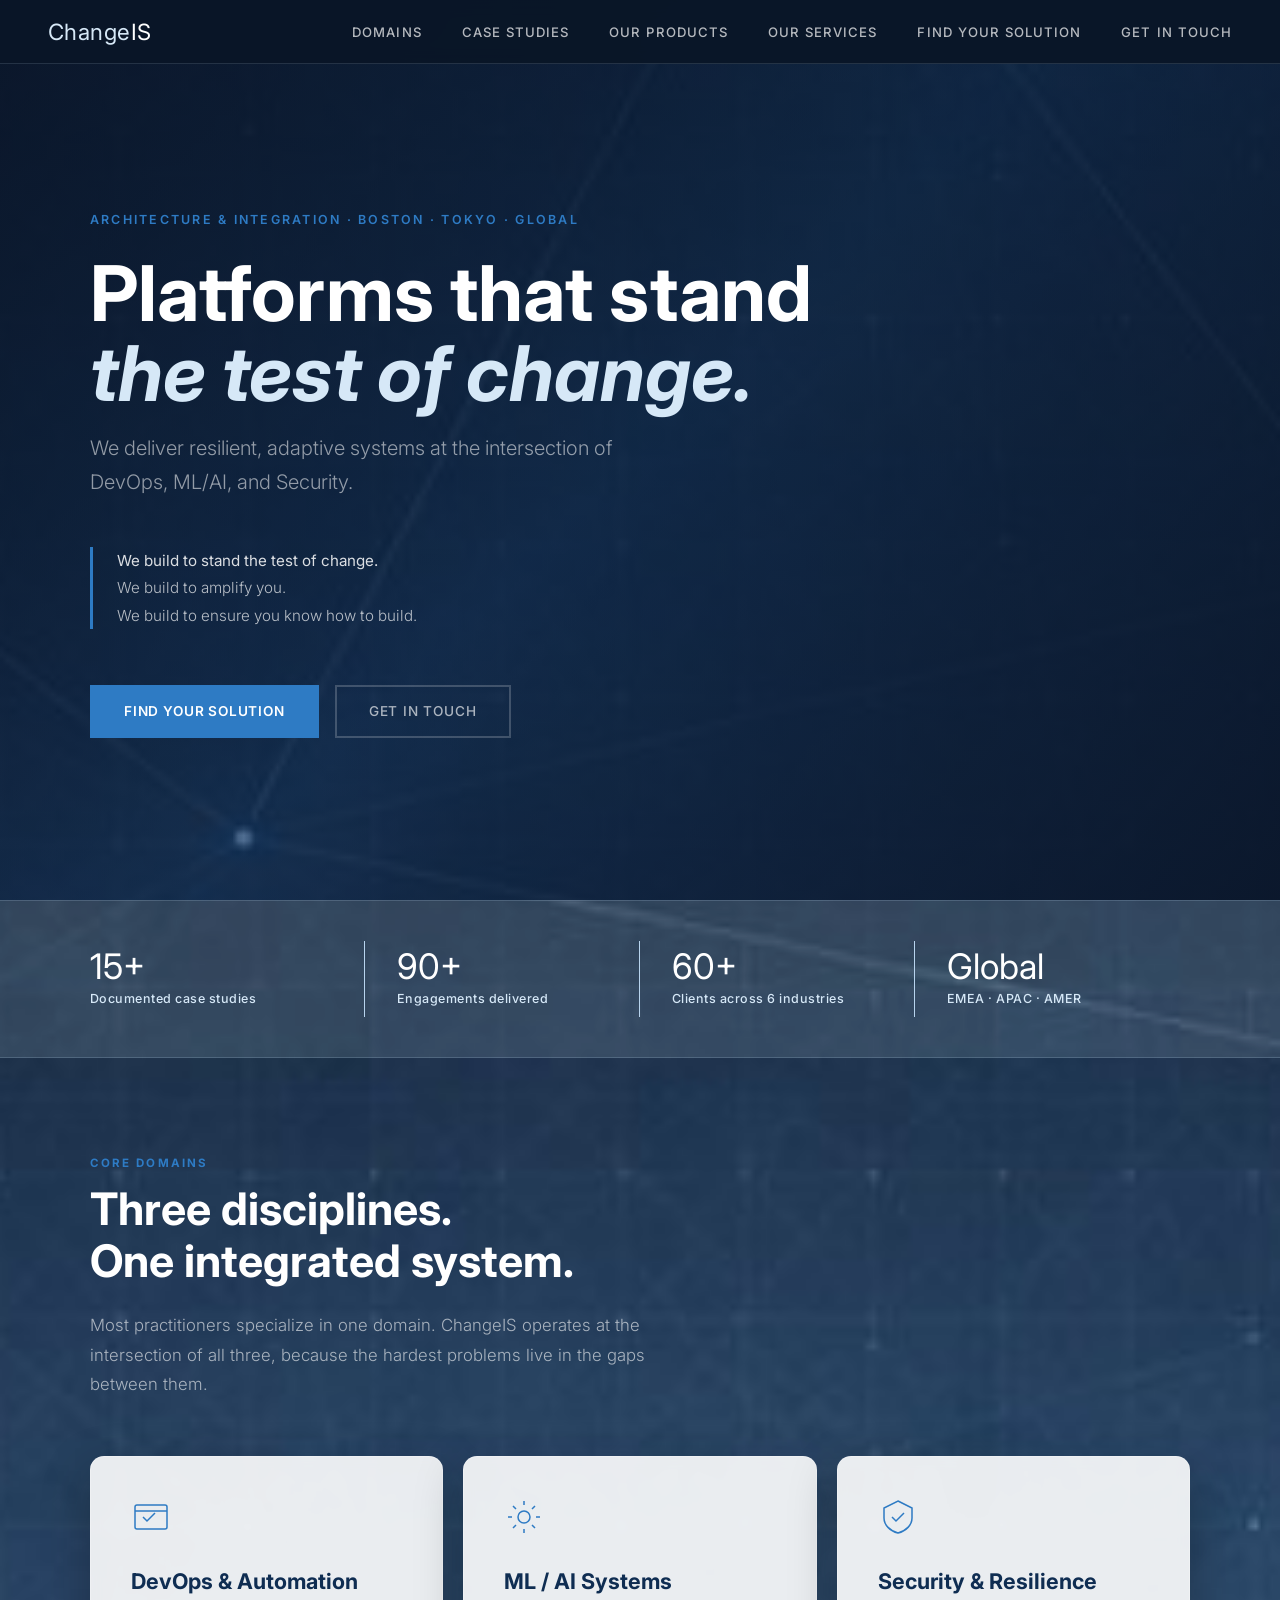
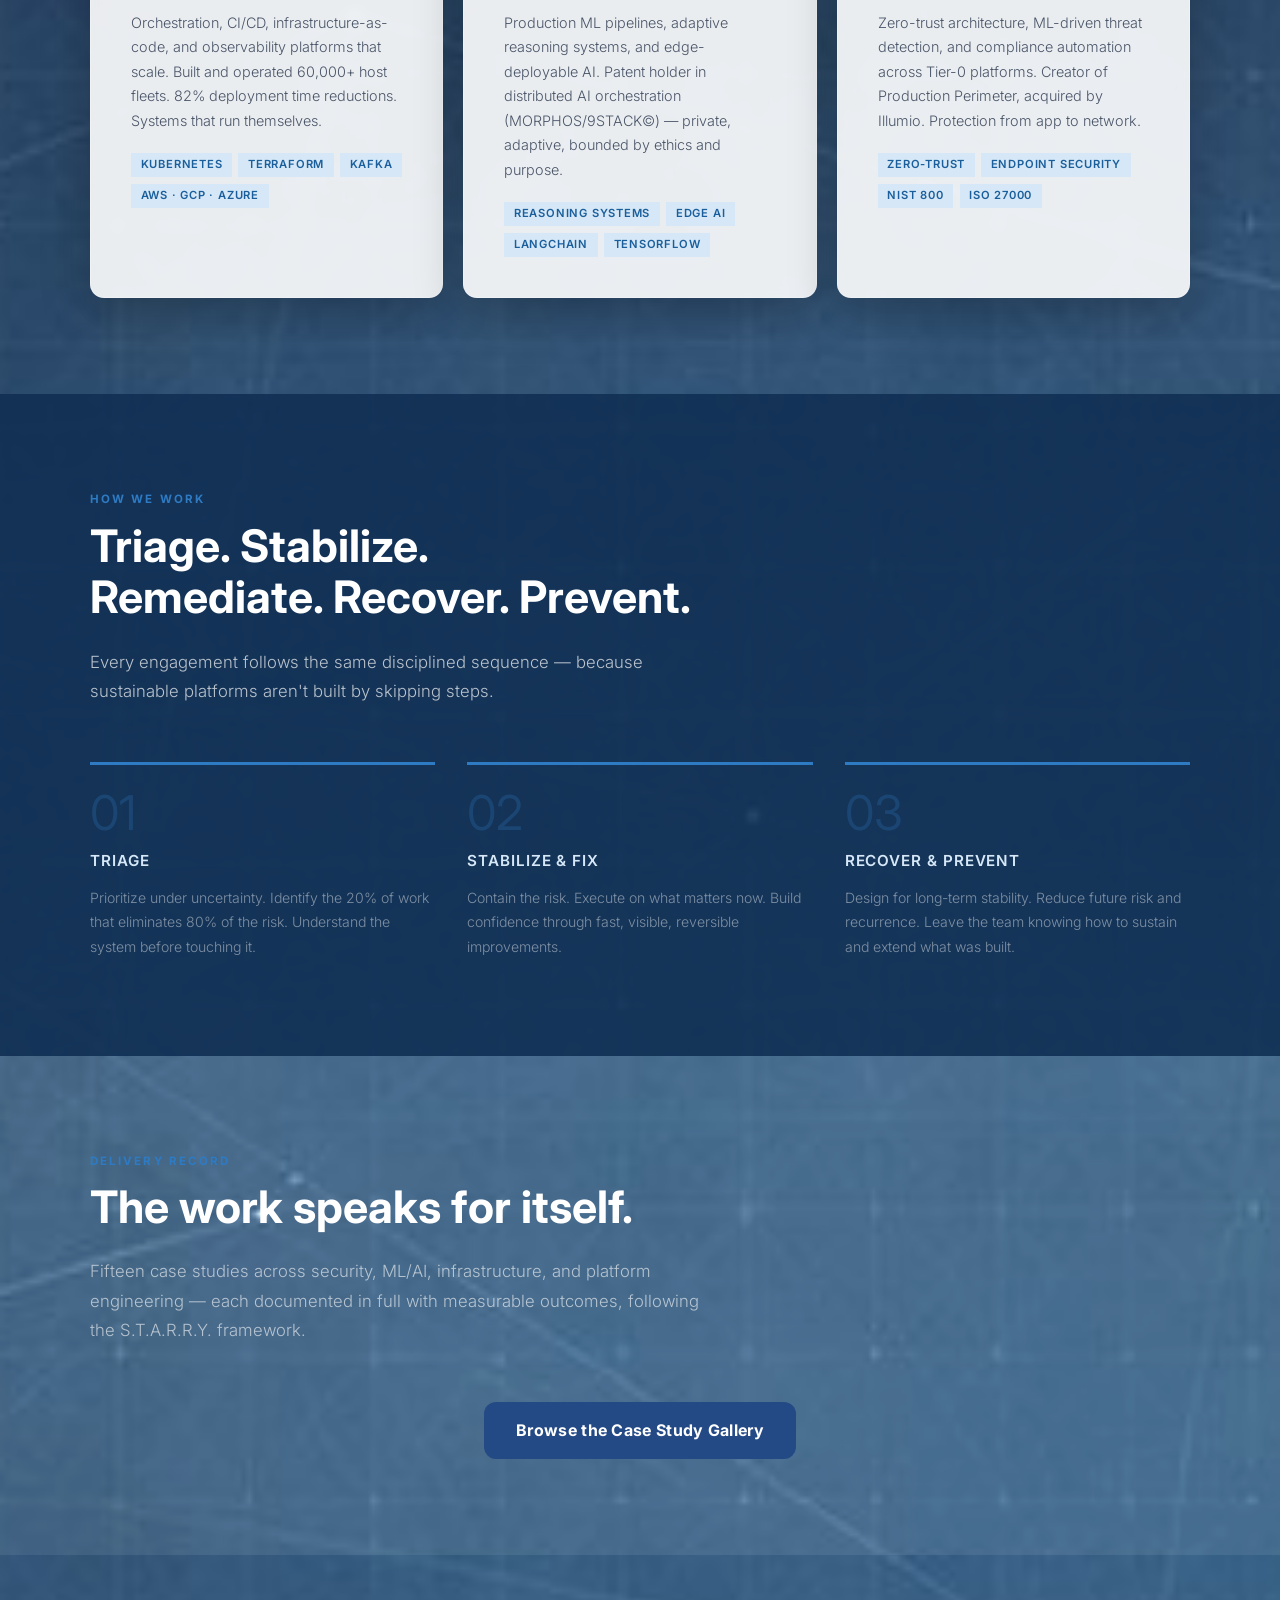
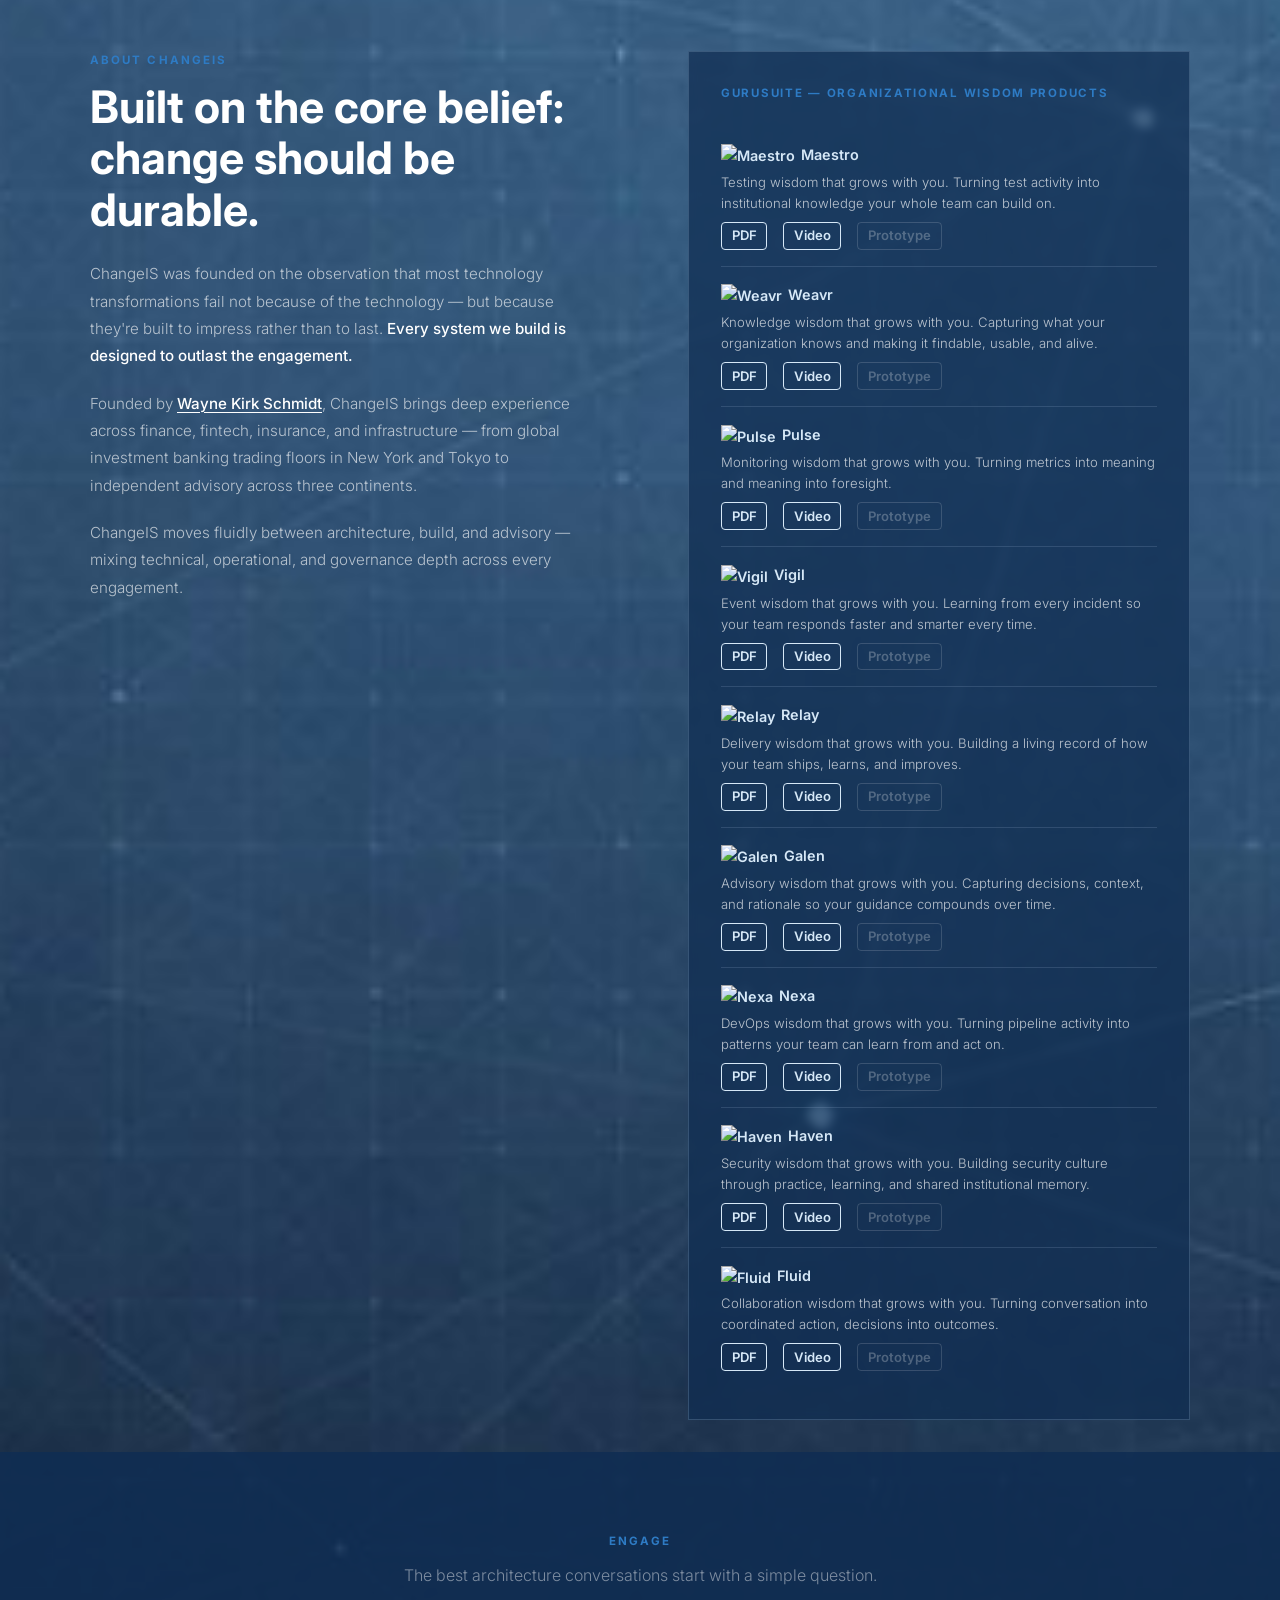
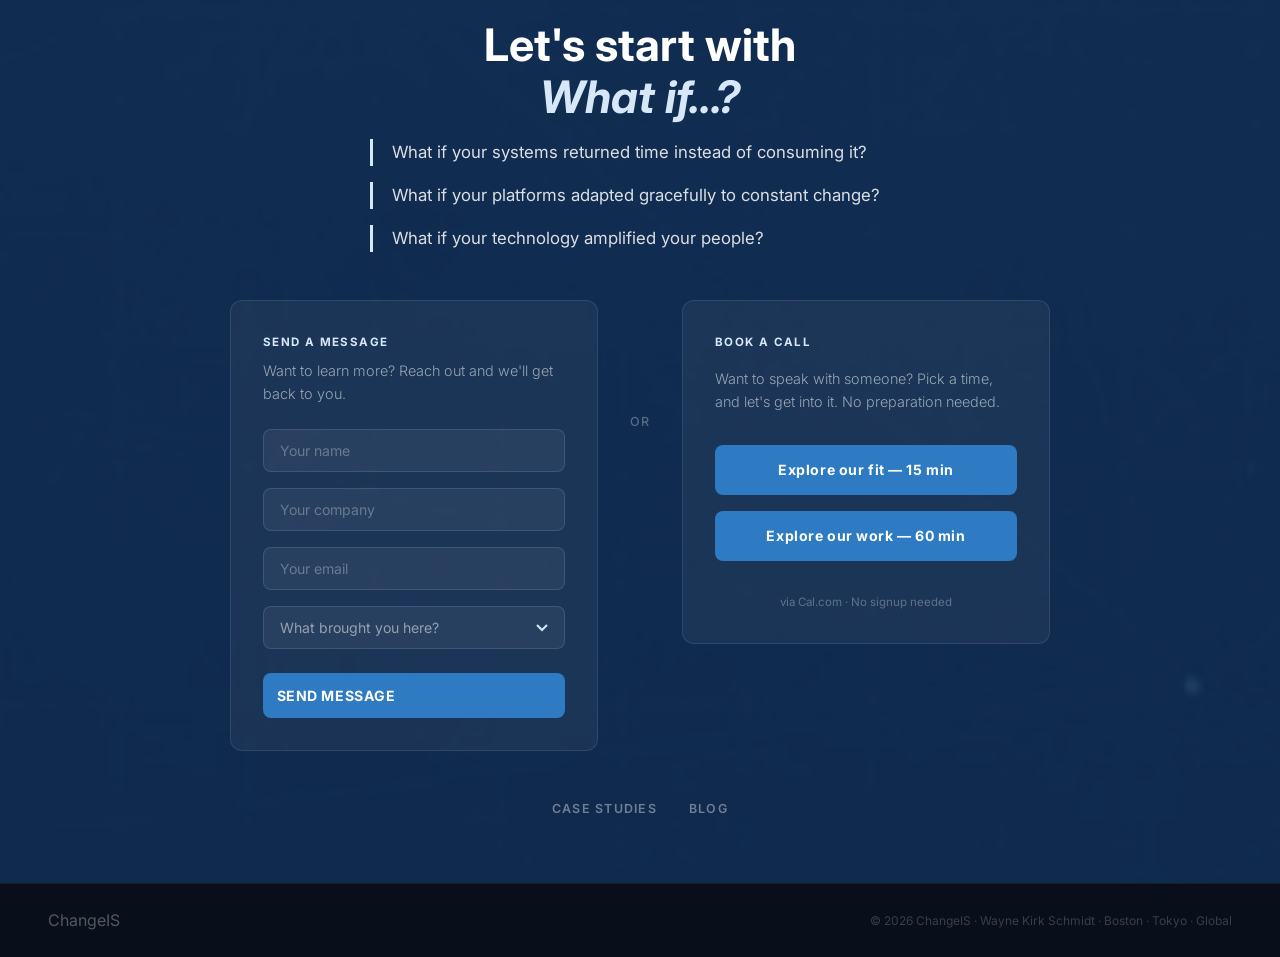
==== index.html @ 4b82e878 "Add files via upload" ====
<!DOCTYPE html>
<html lang="en">
<head>
  <meta charset="UTF-8">
  <meta name="viewport" content="width=device-width, initial-scale=1.0">
  <title>ChangeIS — Principal Architecture & Integration</title>
  <meta name="description" content="ChangeIS delivers resilient platforms at the intersection of DevOps, ML/AI, and Security. Founder: Wayne Kirk Schmidt, Principal Architect & Integrator.">
  <link rel="preconnect" href="https://fonts.googleapis.com">
  <link rel="preconnect" href="https://fonts.gstatic.com" crossorigin>
  <link href="https://fonts.googleapis.com/css2?family=Inter:wght@300;400;500;600;700;800&display=swap" rel="stylesheet">
  <link rel="stylesheet" href="./styles.css"/>
  <style>
    .patent-links { display: flex; gap: 1rem; margin-top: 0.5rem; flex-wrap: wrap; }
    .patent-links a { color: var(--sky, #7eb8f7); font-size: 0.82rem; font-weight: 600; text-decoration: none; border: 1px solid var(--sky, #7eb8f7); border-radius: 4px; padding: 0.15rem 0.6rem; transition: background 0.2s; }
    .patent-links a:hover { background: rgba(126,184,247,0.15); }
    .patent-link-placeholder { color: rgba(255,255,255,0.25); font-size: 0.82rem; font-weight: 600; border: 1px solid rgba(255,255,255,0.15); border-radius: 4px; padding: 0.15rem 0.6rem; }
  </style>
</head>
<body>

  <!-- NAV -->
    <nav>
    <a class="nav-logo" href="/index.html"><span>Change</span>IS</a>
    <ul class="nav-links">
      <li><a href="/domains.html">Domains</a></li>
      <li><a href="/casestudies.html">Case Studies</a></li>
      <li><a href="/products.html">Our Products</a></li>
      <li><a href="/services.html">Our Services</a></li>
      <li><a href="/explore.html">Find Your Solution</a></li>
      <li><a href="/engage.html">Get in Touch</a></li>
    </ul>
  </nav>

  <!-- HERO -->
  <section class="hero">
    <div class="hero-inner">
      <p class="hero-eyebrow">Architecture &amp; Integration · Boston · Tokyo · Global</p>
      <h1 class="hero-title">
        Platforms that stand<br>
        <em>the test of change.</em>
      </h1>
      <p class="hero-sub">
        We deliver resilient, adaptive systems at the intersection of DevOps, ML/AI, and Security.
      </p>
      <div class="hero-philosophy">
        <p><strong>We build to stand the test of change.</strong><br>
        We build to amplify you.<br>
        We build to ensure you know how to build.</p>
      </div>
      <div class="hero-actions">
        <a href="/explore.html" class="btn-primary">Find Your Solution</a>
        <a href="/engage.html" class="btn-ghost">Get in Touch</a>
      </div>
    </div>
  </section>

  <!-- METRICS -->
  <div class="metrics">
    <div class="metrics-inner">
      <div class="metric">
        <div class="metric-value">15+</div>
        <div class="metric-label">Documented case studies</div>
      </div>
      <div class="metric">
        <div class="metric-value">90+</div>
        <div class="metric-label">Engagements delivered</div>
      </div>
      <div class="metric">
        <div class="metric-value">60+</div>
        <div class="metric-label">Clients across 6 industries</div>
      </div>
      <div class="metric">
        <div class="metric-value">Global</div>
        <div class="metric-label">EMEA · APAC · AMER</div>
      </div>
    </div>
  </div>

  <!-- DOMAINS -->
  <section id="domains">
    <div class="section-inner">
      <p class="section-eyebrow reveal">Core Domains</p>
      <h2 class="section-title reveal">Three disciplines.<br>One integrated system.</h2>
      <p class="section-intro reveal">
        Most practitioners specialize in one domain. ChangeIS operates at the intersection of all three, because the hardest problems live in the gaps between them.
      </p>
      <div class="domains-grid reveal">
        <div class="domain-card">
          <svg class="domain-icon" viewBox="0 0 40 40" fill="none" stroke="currentColor" stroke-width="1.5">
            <rect x="4" y="8" width="32" height="24" rx="2"/>
            <path d="M12 20l4 4 8-8"/>
            <path d="M4 14h32"/>
          </svg>
          <h3 class="domain-name">DevOps &amp; Automation</h3>
          <p class="domain-desc">Orchestration, CI/CD, infrastructure-as-code, and observability platforms that scale. Built and operated 60,000+ host fleets. 82% deployment time reductions. Systems that run themselves.</p>
          <div class="domain-tags">
            <span class="tag">Kubernetes</span>
            <span class="tag">Terraform</span>
            <span class="tag">Kafka</span>
            <span class="tag">AWS · GCP · Azure</span>
          </div>
        </div>
        <div class="domain-card">
          <svg class="domain-icon" viewBox="0 0 40 40" fill="none" stroke="currentColor" stroke-width="1.5">
            <circle cx="20" cy="20" r="6"/>
            <path d="M20 4v4M20 32v4M4 20h4M32 20h4"/>
            <path d="M9 9l3 3M28 28l3 3M9 31l3-3M28 12l3-3"/>
          </svg>
          <h3 class="domain-name">ML / AI Systems</h3>
          <p class="domain-desc">Production ML pipelines, adaptive reasoning systems, and edge-deployable AI. Patent holder in distributed AI orchestration (MORPHOS/9STACK©) — private, adaptive, bounded by ethics and purpose.</p>
          <div class="domain-tags">
            <span class="tag">Reasoning Systems</span>
            <span class="tag">Edge AI</span>
            <span class="tag">LangChain</span>
            <span class="tag">TensorFlow</span>
          </div>
        </div>
        <div class="domain-card">
          <svg class="domain-icon" viewBox="0 0 40 40" fill="none" stroke="currentColor" stroke-width="1.5">
            <path d="M20 4l14 7v10c0 7-6 13-14 15C12 34 6 28 6 21V11l14-7z"/>
            <path d="M14 20l4 4 8-8"/>
          </svg>
          <h3 class="domain-name">Security &amp; Resilience</h3>
          <p class="domain-desc">Zero-trust architecture, ML-driven threat detection, and compliance automation across Tier-0 platforms. Creator of Production Perimeter, acquired by Illumio. Protection from app to network.</p>
          <div class="domain-tags">
            <span class="tag">Zero-Trust</span>
            <span class="tag">Endpoint Security</span>
            <span class="tag">NIST 800</span>
            <span class="tag">ISO 27000</span>
          </div>
        </div>
      </div>
    </div>
  </section>

  <!-- APPROACH -->
  <section id="approach">
    <div class="section-inner">
      <p class="section-eyebrow reveal">How We Work</p>
      <h2 class="section-title reveal">Triage. Stabilize.<br>Remediate. Recover. Prevent.</h2>
      <p class="section-intro reveal">
        Every engagement follows the same disciplined sequence — because sustainable platforms aren't built by skipping steps.
      </p>
      <div class="approach-grid reveal">
        <div class="approach-card">
          <div class="approach-num">01</div>
          <div class="approach-title">Triage</div>
          <p class="approach-desc">Prioritize under uncertainty. Identify the 20% of work that eliminates 80% of the risk. Understand the system before touching it.</p>
        </div>
        <div class="approach-card">
          <div class="approach-num">02</div>
          <div class="approach-title">Stabilize &amp; Fix</div>
          <p class="approach-desc">Contain the risk. Execute on what matters now. Build confidence through fast, visible, reversible improvements.</p>
        </div>
        <div class="approach-card">
          <div class="approach-num">03</div>
          <div class="approach-title">Recover &amp; Prevent</div>
          <p class="approach-desc">Design for long-term stability. Reduce future risk and recurrence. Leave the team knowing how to sustain and extend what was built.</p>
        </div>
      </div>
    </div>
  </section>

  <!-- PROOF -->
  <section id="proof">
    <div class="section-inner">
      <p class="section-eyebrow reveal">Delivery Record</p>
      <h2 class="section-title reveal">The work speaks for itself.</h2>
      <p class="section-intro reveal">
        Fifteen case studies across security, ML/AI, infrastructure, and platform engineering —
        each documented in full with measurable outcomes, following the S.T.A.R.R.Y. framework.
      </p>
      <div class="proof-cta reveal" style="text-align:center;margin-top:2.5rem;">
        <a href="https://casestudies.changeis.io" style="
          display:inline-block;
          background:#244a86;
          color:#fff;
          padding:1rem 2rem;
          border-radius:12px;
          text-decoration:none;
          font-weight:700;
          font-size:1rem;
          letter-spacing:0.3px;
          transition:background 0.2s;
        ">Browse the Case Study Gallery</a>
      </div>
    </div>
  </section>

  <!-- ABOUT -->
  <section id="about">
    <div class="section-inner">
      <div class="about-grid">
        <div>
          <p class="section-eyebrow reveal">About ChangeIS</p>
          <h2 class="section-title reveal">Built on the core belief:<br>change should be durable.</h2>
          <div class="about-text reveal">
            <p>ChangeIS was founded on the observation that most technology transformations fail not because of the technology — but because they're built to impress rather than to last. <strong>Every system we build is designed to outlast the engagement.</strong></p>
            <p>Founded by <strong><a href="https://linkedin.com/in/waynekirkschmidt" style="color:inherit;text-decoration:underline;text-underline-offset:3px;">Wayne Kirk Schmidt</a></strong>, ChangeIS brings deep experience across finance, fintech, insurance, and infrastructure — from global investment banking trading floors in New York and Tokyo to independent advisory across three continents.</p>
            <p>ChangeIS moves fluidly between architecture, build, and advisory — mixing technical, operational, and governance depth across every engagement.</p>
          </div>
        </div>
        <div class="reveal">
          <div class="about-patents">
            <div class="patents-title">GuruSuite — Organizational Wisdom Products</div>

            <div class="patent-item">
              <div class="patent-name"><img src="https://wayne-kirk-schmidt.github.io/changeis-explainer-videos/Maestro/ChangeIS.Maestro.png" alt="Maestro" style="height:1.1em;vertical-align:middle;margin-right:0.4em;">Maestro</div>
              <div class="patent-desc">Testing wisdom that grows with you. Turning test activity into institutional knowledge your whole team can build on.</div>
              <div class="patent-links">
                <a href="https://wayne-kirk-schmidt.github.io/changeis-explainer-videos/Maestro/ChangeIS.Maestro.pdf" target="_blank">PDF</a>
                <a href="https://wayne-kirk-schmidt.github.io/changeis-explainer-videos/Maestro/ChangeIS.Maestro.Video.mp4" target="_blank">Video</a>
                <span class="patent-link-placeholder">Prototype</span>
              </div>
            </div>

            <div class="patent-item">
              <div class="patent-name"><img src="https://wayne-kirk-schmidt.github.io/changeis-explainer-videos/Weavr/ChangeIS.Weavr.png" alt="Weavr" style="height:1.1em;vertical-align:middle;margin-right:0.4em;">Weavr</div>
              <div class="patent-desc">Knowledge wisdom that grows with you. Capturing what your organization knows and making it findable, usable, and alive.</div>
              <div class="patent-links">
                <a href="https://wayne-kirk-schmidt.github.io/changeis-explainer-videos/Weavr/ChangeIS.Weavr.pdf" target="_blank">PDF</a>
                <a href="https://wayne-kirk-schmidt.github.io/changeis-explainer-videos/Weavr/ChangeIS.Weavr.Video.mp4" target="_blank">Video</a>
                <span class="patent-link-placeholder">Prototype</span>
              </div>
            </div>

            <div class="patent-item">
              <div class="patent-name"><img src="https://wayne-kirk-schmidt.github.io/changeis-explainer-videos/Pulse/ChangeIS.Pulse.png" alt="Pulse" style="height:1.1em;vertical-align:middle;margin-right:0.4em;">Pulse</div>
              <div class="patent-desc">Monitoring wisdom that grows with you. Turning metrics into meaning and meaning into foresight.</div>
              <div class="patent-links">
                <a href="https://wayne-kirk-schmidt.github.io/changeis-explainer-videos/Pulse/ChangeIS.Pulse.pdf" target="_blank">PDF</a>
                <a href="https://wayne-kirk-schmidt.github.io/changeis-explainer-videos/Pulse/ChangeIS.Pulse.Video.mp4" target="_blank">Video</a>
                <span class="patent-link-placeholder">Prototype</span>
              </div>
            </div>

            <div class="patent-item">
              <div class="patent-name"><img src="https://wayne-kirk-schmidt.github.io/changeis-explainer-videos/Vigil/ChangeIS.Vigil.png" alt="Vigil" style="height:1.1em;vertical-align:middle;margin-right:0.4em;">Vigil</div>
              <div class="patent-desc">Event wisdom that grows with you. Learning from every incident so your team responds faster and smarter every time.</div>
              <div class="patent-links">
                <a href="https://wayne-kirk-schmidt.github.io/changeis-explainer-videos/Vigil/ChangeIS.Vigil.pdf" target="_blank">PDF</a>
                <a href="https://wayne-kirk-schmidt.github.io/changeis-explainer-videos/Vigil/ChangeIS.Vigil.Video.mp4" target="_blank">Video</a>
                <span class="patent-link-placeholder">Prototype</span>
              </div>
            </div>

            <div class="patent-item">
              <div class="patent-name"><img src="https://wayne-kirk-schmidt.github.io/changeis-explainer-videos/Relay/ChangeIS.Relay.png" alt="Relay" style="height:1.1em;vertical-align:middle;margin-right:0.4em;">Relay</div>
              <div class="patent-desc">Delivery wisdom that grows with you. Building a living record of how your team ships, learns, and improves.</div>
              <div class="patent-links">
                <a href="https://wayne-kirk-schmidt.github.io/changeis-explainer-videos/Relay/ChangeIS.Relay.pdf" target="_blank">PDF</a>
                <a href="https://wayne-kirk-schmidt.github.io/changeis-explainer-videos/Relay/ChangeIS.Relay.Video.mp4" target="_blank">Video</a>
                <span class="patent-link-placeholder">Prototype</span>
              </div>
            </div>

            <div class="patent-item">
              <div class="patent-name"><img src="https://wayne-kirk-schmidt.github.io/changeis-explainer-videos/Galen/ChangeIS.Galen.png" alt="Galen" style="height:1.1em;vertical-align:middle;margin-right:0.4em;">Galen</div>
              <div class="patent-desc">Advisory wisdom that grows with you. Capturing decisions, context, and rationale so your guidance compounds over time.</div>
              <div class="patent-links">
                <a href="https://wayne-kirk-schmidt.github.io/changeis-explainer-videos/Galen/ChangeIS.Galen.pdf" target="_blank">PDF</a>
                <a href="https://wayne-kirk-schmidt.github.io/changeis-explainer-videos/Galen/ChangeIS.Galen.Video.mp4" target="_blank">Video</a>
                <span class="patent-link-placeholder">Prototype</span>
              </div>
            </div>

            <div class="patent-item">
              <div class="patent-name"><img src="https://wayne-kirk-schmidt.github.io/changeis-explainer-videos/Nexa/ChangeIS.Nexa.png" alt="Nexa" style="height:1.1em;vertical-align:middle;margin-right:0.4em;">Nexa</div>
              <div class="patent-desc">DevOps wisdom that grows with you. Turning pipeline activity into patterns your team can learn from and act on.</div>
              <div class="patent-links">
                <a href="https://wayne-kirk-schmidt.github.io/changeis-explainer-videos/Nexa/ChangeIS.Nexa.pdf" target="_blank">PDF</a>
                <a href="https://wayne-kirk-schmidt.github.io/changeis-explainer-videos/Nexa/ChangeIS.Nexa.Video.mp4" target="_blank">Video</a>
                <span class="patent-link-placeholder">Prototype</span>
              </div>
            </div>

            <div class="patent-item">
              <div class="patent-name"><img src="https://wayne-kirk-schmidt.github.io/changeis-explainer-videos/Haven/ChangeIS.Haven.png" alt="Haven" style="height:1.1em;vertical-align:middle;margin-right:0.4em;">Haven</div>
              <div class="patent-desc">Security wisdom that grows with you. Building security culture through practice, learning, and shared institutional memory.</div>
              <div class="patent-links">
                <a href="https://wayne-kirk-schmidt.github.io/changeis-explainer-videos/Haven/ChangeIS.Haven.pdf" target="_blank">PDF</a>
                <a href="https://wayne-kirk-schmidt.github.io/changeis-explainer-videos/Haven/ChangeIS.Haven.Video.mp4" target="_blank">Video</a>
                <span class="patent-link-placeholder">Prototype</span>
              </div>
            </div>

            <div class="patent-item">
              <div class="patent-name"><img src="https://wayne-kirk-schmidt.github.io/changeis-explainer-videos/Fluid/ChangeIS.Fluid.png" alt="Fluid" style="height:1.1em;vertical-align:middle;margin-right:0.4em;">Fluid</div>
              <div class="patent-desc">Collaboration wisdom that grows with you. Turning conversation into coordinated action, decisions into outcomes.</div>
              <div class="patent-links">
                <a href="https://wayne-kirk-schmidt.github.io/changeis-explainer-videos/Fluid/ChangeIS.Fluid.pdf" target="_blank">PDF</a>
                <a href="https://wayne-kirk-schmidt.github.io/changeis-explainer-videos/Fluid/ChangeIS.Fluid.Video.mp4" target="_blank">Video</a>
                <span class="patent-link-placeholder">Prototype</span>
              </div>
            </div>

          </div>
        </div>
      </div>
    </div>
  </section>

  <!-- CONTACT -->
  <section id="contact">
    <div class="section-inner">
      <p class="section-eyebrow">Engage</p>
      <p class="contact-sub">The best architecture conversations start with a simple question.</p>
      <h2 class="section-title">Let's start with<br><em style="font-style:italic; color:var(--sky);">What if…?</em></h2>
      <ul class="contact-questions">
        <li>What if your systems returned time instead of consuming it?</li>
        <li>What if your platforms adapted gracefully to constant change?</li>
        <li>What if your technology amplified your people?</li>
      </ul>

      <div class="contact-grid">

        <!-- FORM -->
        <div class="contact-card">
          <p class="contact-card-label">Send a message</p>
          <p class="contact-card-desc">Want to learn more? Reach out and we'll get back to you.</p>
          <form id="contact-form" action="https://api.web3forms.com/submit" method="POST">
            <input type="hidden" name="access_key" value="c140c97c-44a9-4f89-af37-e5e9e30835a1">
            <input type="hidden" name="botcheck" value="" style="display:none;">
            <input type="hidden" name="subject" value="New message from changeis.io">
            <input type="hidden" name="redirect" value="https://changeis.io?sent=true">
            <div class="form-group">
              <input type="text" name="name" placeholder="Your name" required class="form-input">
            </div>
            <div class="form-group">
              <input type="text" name="company" placeholder="Your company" class="form-input">
            </div>
            <div class="form-group">
              <input type="email" name="email" placeholder="Your email" required class="form-input">
            </div>
            <div class="form-group">
              <select name="topic" class="form-input form-select">
                <option value="" disabled selected>What brought you here?</option>
                <option value="Products">Products</option>
                <option value="Services">Services</option>
                <option value="Advisory">Advisory</option>
                <option value="Just exploring">Just exploring</option>
              </select>
            </div>
            <button type="submit" class="btn-primary form-submit">Send Message</button>
          </form>
        </div>

        <!-- DIVIDER -->
        <div class="contact-divider">
          <span>or</span>
        </div>

        <!-- CAL -->
        <div class="contact-card contact-card-cal" style="display: flex; flex-direction: column; gap: 0.5rem;">
          <p class="contact-card-label">Book a call</p>
          <p class="contact-card-desc">Want to speak with someone? Pick a time, and let's get into it. No preparation needed.</p>
          <a href="https://cal.com/waynekirkschmidt/changeis-15min" target="_blank" class="btn-cal">
            Explore our fit — 15 min
          </a>
          <a href="https://cal.com/waynekirkschmidt/changeis-60min" target="_blank" class="btn-cal">
            Explore our work — 60 min
          </a>
          <p class="contact-card-note">via Cal.com · No signup needed</p>
        </div>

      </div>

      <div class="contact-links">
        <a href="https://casestudies.changeis.io" class="contact-link">Case Studies</a>
        <a href="https://backofthenapkin.tech" class="contact-link">Blog</a>
      </div>
    </div>
  </section>

  <!-- FOOTER -->
  <footer>
    <span class="footer-logo">ChangeIS</span>
    <span class="footer-copy">© 2026 ChangeIS · Wayne Kirk Schmidt · Boston · Tokyo · Global</span>
  </footer>

  <script>
    // Scroll reveal
    const reveals = document.querySelectorAll('.reveal');
    const observer = new IntersectionObserver((entries) => {
      entries.forEach((entry, i) => {
        if (entry.isIntersecting) {
          setTimeout(() => entry.target.classList.add('visible'), i * 80);
          observer.unobserve(entry.target);
        }
      });
    }, { threshold: 0.1 });
    reveals.forEach(el => observer.observe(el));
  </script>

</body>
</html>
---- styles.css ----
*, *::before, *::after { box-sizing: border-box; margin: 0; padding: 0; }

    :root {
      --navy:   #0F2D52;
      --blue:   #1A5F9C;
      --steel:  #2E7BC4;
      --sky:    #D6E8F7;
      --mist:   #EEF5FC;
      --body:   #1E1E2E;
      --mid:    #4A5568;
      --light:  #8FA8C0;
      --white:  #FFFFFF;
      --rule:   #B8D4EE;
      --serif:  'Inter', sans-serif;
      --sans:   'Inter', system-ui, sans-serif;
    }

    html { scroll-behavior: smooth; }

    body {
      font-family: var(--sans);
      background-color: #0A1628;
      background-image: url('./background.png');
      background-size: cover;
      background-position: center top;
      background-repeat: no-repeat;
      background-attachment: scroll;
      color: var(--body);
      font-size: 16px;
      line-height: 1.6;
      overflow-x: hidden;
    }

    /* ── NAV ─────────────────────────────────────────── */
    nav {
      position: fixed; top: 0; left: 0; right: 0;
      z-index: 100;
      display: flex; align-items: center; justify-content: space-between;
      padding: 0 3rem;
      height: 64px;
      background: rgba(10, 22, 40, 0.97);
      backdrop-filter: blur(8px);
      border-bottom: 1px solid rgba(184, 212, 238, 0.15);
    }

    .nav-logo {
      font-family: var(--serif);
      font-size: 1.4rem;
      color: var(--white);
      text-decoration: none;
      letter-spacing: 0.02em;
    }

    .nav-logo span { color: var(--sky); }

    .nav-links {
      display: flex; gap: 2.5rem;
      list-style: none;
    }

    .nav-links a {
      font-size: 0.82rem;
      font-weight: 500;
      letter-spacing: 0.08em;
      text-transform: uppercase;
      color: rgba(255,255,255,0.7);
      text-decoration: none;
      transition: color 0.2s;
    }

    .nav-links a:hover { color: var(--sky); }

    /* ── HERO ─────────────────────────────────────────── */
    .hero {
      min-height: 100vh;
      display: flex; align-items: center;
      background: transparent;
      position: relative;
      overflow: hidden;
      padding: 8rem 3rem 5rem;
    }

    /* Gradient overlay on hero for text readability */
    .hero::before {
      content: '';
      position: absolute; inset: 0;
      background: linear-gradient(
        135deg,
        rgba(10, 22, 42, 0.55) 0%,
        rgba(15, 45, 82, 0.25) 50%,
        rgba(10, 22, 42, 0.65) 100%
      );
      pointer-events: none;
    }

    /* Remove the old background image pseudo-element */
    .hero::after {
      content: '';
      position: absolute; inset: 0;
      background: linear-gradient(
        135deg,
        rgba(10, 22, 42, 0.72) 0%,
        rgba(15, 45, 82, 0.45) 50%,
        rgba(10, 22, 42, 0.80) 100%
      );
      pointer-events: none;
    }

    .hero-inner {
      max-width: 1100px;
      margin: 0 auto;
      width: 100%;
      position: relative; z-index: 1;
    }

    .hero-eyebrow {
      font-size: 0.78rem;
      font-weight: 600;
      letter-spacing: 0.18em;
      text-transform: uppercase;
      color: var(--steel);
      margin-bottom: 1.5rem;
      opacity: 0;
      animation: fadeUp 0.6s ease forwards 0.2s;
    }

    .hero-title {
      font-family: var(--serif);
      font-size: clamp(3rem, 6vw, 5.5rem);
      color: var(--white);
      line-height: 1.05;
      margin-bottom: 1rem;
      opacity: 0;
      animation: fadeUp 0.7s ease forwards 0.35s;
    }

    .hero-title em {
      font-style: italic;
      color: var(--sky);
    }

    .hero-sub {
      font-size: clamp(1rem, 1.8vw, 1.25rem);
      color: rgba(255,255,255,0.55);
      max-width: 580px;
      margin-bottom: 3rem;
      font-weight: 300;
      line-height: 1.7;
      opacity: 0;
      animation: fadeUp 0.7s ease forwards 0.5s;
    }

    .hero-philosophy {
      border-left: 3px solid var(--steel);
      padding-left: 1.5rem;
      margin-bottom: 3.5rem;
      opacity: 0;
      animation: fadeUp 0.7s ease forwards 0.65s;
    }

    .hero-philosophy p {
      font-size: 0.95rem;
      color: rgba(255,255,255,0.7);
      line-height: 1.8;
      font-weight: 300;
    }

    .hero-philosophy p strong {
      color: rgba(255,255,255,0.85);
      font-weight: 400;
    }

    .hero-actions {
      display: flex; gap: 1rem; flex-wrap: wrap;
      opacity: 0;
      animation: fadeUp 0.7s ease forwards 0.8s;
    }

    .btn-primary {
      display: inline-flex; align-items: center; gap: 0.5rem;
      padding: 0.85rem 2rem;
      background: var(--steel);
      color: var(--white);
      text-decoration: none;
      font-size: 0.85rem;
      font-weight: 600;
      letter-spacing: 0.06em;
      text-transform: uppercase;
      border: 2px solid var(--steel);
      transition: all 0.25s;
    }

    .btn-primary:hover {
      background: transparent;
      color: var(--sky);
      border-color: var(--sky);
    }

    .btn-ghost {
      display: inline-flex; align-items: center; gap: 0.5rem;
      padding: 0.85rem 2rem;
      background: transparent;
      color: rgba(255,255,255,0.65);
      text-decoration: none;
      font-size: 0.85rem;
      font-weight: 500;
      letter-spacing: 0.06em;
      text-transform: uppercase;
      border: 2px solid rgba(255,255,255,0.2);
      transition: all 0.25s;
    }

    .btn-ghost:hover {
      border-color: var(--sky);
      color: var(--sky);
    }

    /* ── METRICS STRIP ────────────────────────────────── */
    .metrics {
      background: rgba(214, 232, 247, 0.12);
      border-top: 1px solid rgba(184, 212, 238, 0.2);
      border-bottom: 1px solid rgba(184, 212, 238, 0.2);
      padding: 2.5rem 3rem;
    }

    .metrics-inner {
      max-width: 1100px;
      margin: 0 auto;
      display: grid;
      grid-template-columns: repeat(4, 1fr);
      gap: 0;
    }

    .metric {
      padding: 0.5rem 2rem;
      border-right: 1px solid var(--rule);
      opacity: 0;
      animation: fadeIn 0.5s ease forwards;
    }

    .metric:first-child { padding-left: 0; }
    .metric:last-child { border-right: none; }

    .metric-value {
      font-family: var(--serif);
      font-size: 2.2rem;
      color: var(--white);
      line-height: 1;
      margin-bottom: 0.3rem;
    }

    .metric-label {
      font-size: 0.78rem;
      color: var(--sky);
      font-weight: 500;
      letter-spacing: 0.04em;
    }

    /* ── SECTIONS ─────────────────────────────────────── */
    section {
      padding: 6rem 3rem;
    }

    .section-inner {
      max-width: 1100px;
      margin: 0 auto;
    }

    .section-eyebrow {
      font-size: 0.72rem;
      font-weight: 700;
      letter-spacing: 0.18em;
      text-transform: uppercase;
      color: var(--steel);
      margin-bottom: 0.75rem;
    }

    .section-title {
      font-family: var(--serif);
      font-size: clamp(2rem, 3.5vw, 2.8rem);
      color: var(--white);
      line-height: 1.15;
      margin-bottom: 1.5rem;
    }

    .section-intro {
      font-size: 1.05rem;
      color: rgba(255,255,255,0.6);
      max-width: 620px;
      line-height: 1.75;
      font-weight: 300;
      margin-bottom: 3.5rem;
    }

    /* ── DOMAINS ──────────────────────────────────────── */
    #domains { background: transparent; }

    .domains-grid {
      display: grid;
      grid-template-columns: repeat(3, 1fr);
      gap: 1.25rem;
      background: transparent;
      border: none;
    }

    .domain-card {
      background: rgba(255, 255, 255, 0.90);
      padding: 2.5rem;
      border-radius: 14px;
      border: 1px solid rgba(255, 255, 255, 0.25);
      box-shadow: 0 16px 48px rgba(0, 0, 0, 0.25);
      backdrop-filter: blur(6px);
      transition: transform 0.2s, box-shadow 0.2s, background 0.2s;
    }

    .domain-card:hover {
      background: rgba(238, 245, 252, 0.96);
      transform: translateY(-3px);
      box-shadow: 0 24px 60px rgba(0, 0, 0, 0.32);
    }

    .domain-icon {
      width: 40px; height: 40px;
      margin-bottom: 1.25rem;
      color: var(--steel);
    }

    .domain-name {
      font-family: var(--serif);
      font-size: 1.35rem;
      color: var(--navy);
      margin-bottom: 0.75rem;
    }

    .domain-desc {
      font-size: 0.9rem;
      color: var(--mid);
      line-height: 1.7;
      font-weight: 300;
    }

    .domain-tags {
      margin-top: 1.25rem;
      display: flex; flex-wrap: wrap; gap: 0.4rem;
    }

    .tag {
      font-size: 0.7rem;
      font-weight: 600;
      letter-spacing: 0.07em;
      text-transform: uppercase;
      padding: 0.2rem 0.6rem;
      background: var(--sky);
      color: var(--blue);
    }

    /* ── APPROACH ─────────────────────────────────────── */
    #approach { background: rgba(15, 45, 82, 0.85); }

    #approach .section-title { color: var(--white); }
    #approach .section-intro { color: rgba(255,255,255,0.7); }
    #approach .section-eyebrow { color: var(--steel); }

    .approach-grid {
      display: grid;
      grid-template-columns: repeat(3, 1fr);
      gap: 2rem;
    }

    .approach-card {
      border-top: 3px solid var(--steel);
      padding-top: 1.5rem;
    }

    .approach-num {
      font-family: var(--serif);
      font-size: 3rem;
      color: rgba(46, 123, 196, 0.25);
      line-height: 1;
      margin-bottom: 0.75rem;
    }

    .approach-title {
      font-size: 0.95rem;
      font-weight: 600;
      color: var(--sky);
      letter-spacing: 0.06em;
      text-transform: uppercase;
      margin-bottom: 0.75rem;
    }

    .approach-desc {
      font-size: 0.88rem;
      color: rgba(255,255,255,0.45);
      line-height: 1.75;
      font-weight: 300;
    }

    /* ── PROOF ────────────────────────────────────────── */
    #proof { background: rgba(238, 245, 252, 0.08); }

    .proof-grid {
      display: grid;
      grid-template-columns: repeat(3, 1fr);
      gap: 1.5rem;
    }

    .proof-card {
      background: var(--white);
      border: 1px solid var(--rule);
      padding: 2rem;
      transition: border-color 0.25s, box-shadow 0.25s;
    }

    .proof-card:hover {
      border-color: var(--steel);
      box-shadow: 0 4px 24px rgba(15, 45, 82, 0.08);
    }

    .proof-industry {
      font-size: 0.7rem;
      font-weight: 700;
      letter-spacing: 0.12em;
      text-transform: uppercase;
      color: var(--steel);
      margin-bottom: 0.75rem;
    }

    .proof-headline {
      font-family: var(--serif);
      font-size: 1.15rem;
      color: var(--navy);
      line-height: 1.3;
      margin-bottom: 0.75rem;
    }

    .proof-result {
      font-size: 0.85rem;
      color: var(--mid);
      line-height: 1.65;
      font-weight: 300;
    }

    .proof-impact {
      margin-top: 1.25rem;
      padding-top: 1rem;
      border-top: 1px solid var(--rule);
      font-size: 0.78rem;
      font-weight: 600;
      color: var(--blue);
      letter-spacing: 0.04em;
    }

    .proof-more {
      margin-top: 3rem;
      text-align: center;
    }

    .btn-outline {
      display: inline-flex; align-items: center; gap: 0.5rem;
      padding: 0.85rem 2.5rem;
      background: transparent;
      color: var(--navy);
      text-decoration: none;
      font-size: 0.83rem;
      font-weight: 600;
      letter-spacing: 0.07em;
      text-transform: uppercase;
      border: 2px solid var(--navy);
      transition: all 0.25s;
    }

    .btn-outline:hover {
      background: var(--navy);
      color: var(--white);
    }

    /* ── ABOUT ────────────────────────────────────────── */
    #about { background: transparent; padding-bottom: 2rem; }

    .about-grid {
      display: grid;
      grid-template-columns: 1fr 1fr;
      gap: 6rem;
      align-items: start;
    }

    .about-text p {
      font-size: 0.95rem;
      color: rgba(255,255,255,0.65);
      line-height: 1.8;
      font-weight: 300;
      margin-bottom: 1.25rem;
    }

    .about-text p strong {
      color: var(--white);
      font-weight: 500;
    }

    .about-links {
      margin-top: 2.5rem;
      display: flex; flex-direction: column; gap: 0.6rem;
    }

    .about-link {
      display: flex; align-items: center; gap: 0.75rem;
      font-size: 0.85rem;
      color: var(--blue);
      text-decoration: none;
      font-weight: 500;
      transition: color 0.2s;
    }

    .about-link:hover { color: var(--navy); }

    .about-link::before {
      content: '→';
      font-size: 0.8rem;
    }

    .about-patents {
      background: rgba(15, 45, 82, 0.7);
      border: 1px solid rgba(184, 212, 238, 0.2);
      padding: 2rem;
      backdrop-filter: blur(4px);
    }

    .patents-title {
      font-size: 0.72rem;
      font-weight: 700;
      letter-spacing: 0.15em;
      text-transform: uppercase;
      color: var(--steel);
      margin-bottom: 1.5rem;
    }

    .patent-item {
      padding: 1rem 0;
      border-bottom: 1px solid rgba(184, 212, 238, 0.15);
    }

    .patent-item:last-child { border-bottom: none; }

    .patent-name {
      font-weight: 600;
      font-size: 0.9rem;
      color: var(--sky);
      margin-bottom: 0.3rem;
    }

    .patent-desc {
      font-size: 0.82rem;
      color: rgba(255,255,255,0.7);
      line-height: 1.6;
      font-weight: 300;
    }

    /* ── CONTACT ──────────────────────────────────────── */
    #contact {
      background: rgba(15, 45, 82, 0.88);
      text-align: center;
      padding: 5rem 3rem 4rem;
    }

    #contact .section-eyebrow { color: var(--steel); }
    #contact .section-title { color: var(--white); margin-bottom: 1rem; }

    .contact-sub {
      font-size: 1rem;
      color: rgba(255,255,255,0.45);
      font-weight: 300;
      margin-bottom: 2rem;
      max-width: 480px;
      margin-left: auto; margin-right: auto;
    }

    .contact-questions {
      list-style: none;
      margin: 0 auto 3rem;
      max-width: 540px;
      display: flex;
      flex-direction: column;
      gap: 1rem;
      text-align: left;
    }

    .contact-questions li {
      color: rgba(255,255,255,0.85);
      font-size: 1.05rem;
      padding-left: 1.2rem;
      border-left: 3px solid var(--sky);
    }

    .contact-grid {
      display: grid;
      grid-template-columns: 1fr auto 1fr;
      gap: 2rem;
      max-width: 820px;
      margin: 0 auto 3rem;
      align-items: start;
      text-align: left;
    }

    .contact-card {
      background: rgba(255,255,255,0.05);
      border: 1px solid rgba(184,212,238,0.12);
      border-radius: 12px;
      padding: 2rem;
    }

    .contact-card-label {
      font-size: 0.72rem;
      font-weight: 700;
      letter-spacing: 0.12em;
      text-transform: uppercase;
      color: var(--sky);
      margin: 0 0 0.5rem;
    }

    .contact-card-desc {
      font-size: 0.9rem;
      color: rgba(255,255,255,0.55);
      margin: 0 0 1.5rem;
      line-height: 1.6;
      font-weight: 300;
    }

    .contact-card-note {
      font-size: 0.72rem;
      color: rgba(255,255,255,0.3);
      margin: 1rem 0 0;
      text-align: center;
    }

    .contact-card-cal {
      display: flex;
      flex-direction: column;
    }

    .contact-divider {
      display: flex;
      flex-direction: column;
      align-items: center;
      justify-content: center;
      padding-top: 7rem;
      color: rgba(255,255,255,0.3);
      font-size: 0.78rem;
      font-weight: 500;
      letter-spacing: 0.08em;
      text-transform: uppercase;
    }

    .form-group { margin-bottom: 1rem; }

    .form-input {
      width: 100%;
      background: rgba(255,255,255,0.06);
      border: 1px solid rgba(184,212,238,0.15);
      border-radius: 8px;
      padding: 0.75rem 1rem;
      color: var(--white);
      font-family: var(--sans);
      font-size: 0.88rem;
      outline: none;
      transition: border-color 0.15s;
      box-sizing: border-box;
    }

    .form-input::placeholder { color: rgba(255,255,255,0.3); }
    .form-input:focus { border-color: var(--sky); }

    .form-select {
      appearance: none;
      cursor: pointer;
      color: rgba(255,255,255,0.5);
      background-color: rgba(255,255,255,0.06);
      background-image: url("data:image/svg+xml,%3Csvg xmlns='http://www.w3.org/2000/svg' width='12' height='8' viewBox='0 0 12 8'%3E%3Cpath fill='none' stroke='%23D6E8F7' stroke-width='2' d='M1 1l5 5 5-5'/%3E%3C/svg%3E");
      background-repeat: no-repeat;
      background-position: right 1rem center;
      padding-right: 2.5rem;
    }

    .form-select option { background: #0F2D52; color: var(--white); }
    .form-select option:first-child { color: rgba(255,255,255,0.4); }

    .form-submit {
      width: 100%;
      margin-top: 0.5rem;
      cursor: pointer;
      border: none;
      font-family: var(--sans);
      padding: 0.85rem;
      border-radius: 8px;
      font-weight: 700;
      font-size: 0.88rem;
      letter-spacing: 0.04em;
      background: var(--steel);
      color: var(--white);
      transition: background 0.2s, transform 0.15s;
    }

    .form-submit:hover { background: var(--blue); transform: translateY(-1px); }

    .btn-cal {
      display: block;
      text-align: center;
      background: var(--steel);
      color: var(--white);
      text-decoration: none;
      font-weight: 700;
      font-size: 0.88rem;
      letter-spacing: 0.04em;
      padding: 0.85rem 1.5rem;
      border-radius: 8px;
      transition: background 0.2s, transform 0.15s;
      margin-top: auto;
      margin-bottom: 0.5rem;
    }

    .btn-cal:hover { background: var(--blue); transform: translateY(-1px); }

    .contact-links {
      display: flex; justify-content: center; gap: 2rem; flex-wrap: wrap;
    }

    .contact-link {
      font-size: 0.78rem;
      font-weight: 600;
      letter-spacing: 0.1em;
      text-transform: uppercase;
      color: rgba(255,255,255,0.4);
      text-decoration: none;
      transition: color 0.2s;
    }

    .contact-link:hover { color: var(--sky); }

    @media (max-width: 680px) {
      .contact-grid {
        grid-template-columns: 1fr;
      }
      .contact-divider {
        flex-direction: row;
        padding-top: 0;
        gap: 1rem;
      }
      .contact-divider::before,
      .contact-divider::after {
        content: '';
        flex: 1;
        height: 1px;
        background: rgba(184,212,238,0.12);
      }
    }

    /* ── FOOTER ───────────────────────────────────────── */
    footer {
      background: #080F1A;
      padding: 1.5rem 3rem;
      display: flex; justify-content: space-between; align-items: center;
      border-top: 1px solid rgba(184, 212, 238, 0.08);
    }

    .footer-logo {
      font-family: var(--serif);
      font-size: 1rem;
      color: rgba(255,255,255,0.3);
    }

    .footer-copy {
      font-size: 0.75rem;
      color: rgba(255,255,255,0.2);
    }

    /* ── ANIMATIONS ───────────────────────────────────── */
    @keyframes fadeUp {
      from { opacity: 0; transform: translateY(18px); }
      to   { opacity: 1; transform: translateY(0); }
    }

    @keyframes fadeIn {
      from { opacity: 0; }
      to   { opacity: 1; }
    }

    .metric:nth-child(1) { animation-delay: 0.1s; }
    .metric:nth-child(2) { animation-delay: 0.2s; }
    .metric:nth-child(3) { animation-delay: 0.3s; }
    .metric:nth-child(4) { animation-delay: 0.4s; }

    /* Scroll reveal */
    .reveal {
      opacity: 0;
      transform: translateY(20px);
      transition: opacity 0.6s ease, transform 0.6s ease;
    }
    .reveal.visible {
      opacity: 1;
      transform: translateY(0);
    }

    /* ── RESPONSIVE ───────────────────────────────────── */
    @media (max-width: 900px) {
      nav { padding: 0 1.5rem; }
      .nav-links { gap: 1.5rem; }
      section { padding: 4rem 1.5rem; }
      .hero { padding: 7rem 1.5rem 4rem; }
      .metrics { padding: 2rem 1.5rem; }
      .metrics-inner { grid-template-columns: repeat(2, 1fr); gap: 1.5rem; }
      .metric { border-right: none; padding: 0; }
      .domains-grid { grid-template-columns: 1fr; }
      .approach-grid { grid-template-columns: 1fr; gap: 2rem; }
      .proof-grid { grid-template-columns: 1fr; }
      .about-grid { grid-template-columns: 1fr; gap: 3rem; }
      footer { flex-direction: column; gap: 0.5rem; text-align: center; }
    }

    @media (max-width: 600px) {
      .nav-links { display: none; }
      .hero-title { font-size: 2.5rem; }
      .metrics-inner { grid-template-columns: 1fr 1fr; }
    }
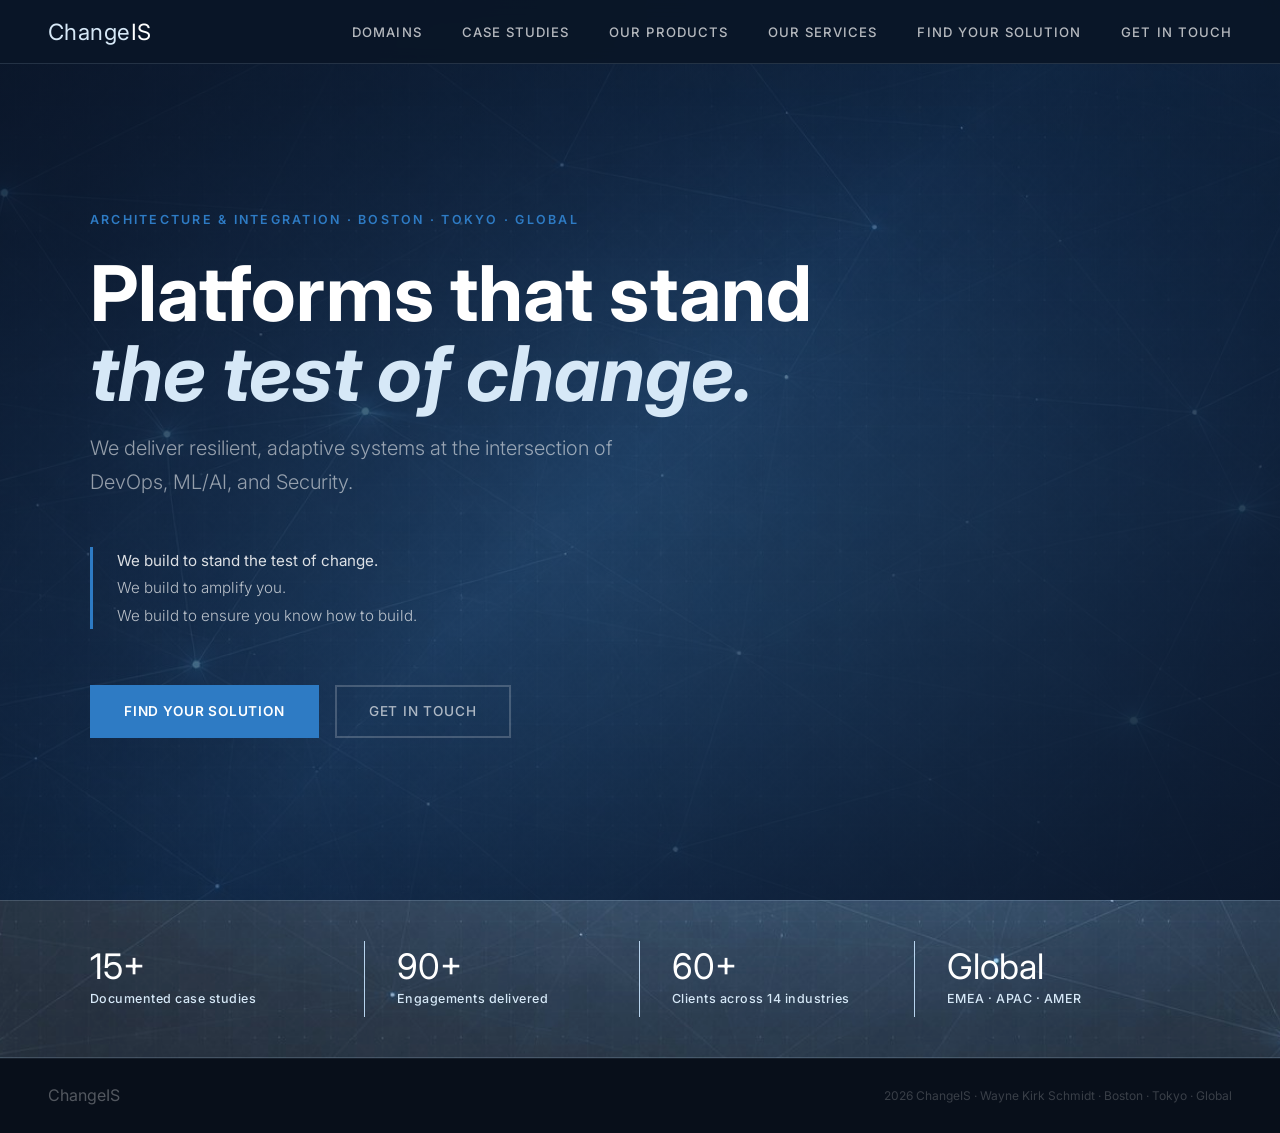
==== commit 20b561db: "Add files via upload" ====
--- a/index.html
+++ b/index.html
@@ -3,23 +3,16 @@
 <head>
   <meta charset="UTF-8">
   <meta name="viewport" content="width=device-width, initial-scale=1.0">
-  <title>ChangeIS — Principal Architecture & Integration</title>
-  <meta name="description" content="ChangeIS delivers resilient platforms at the intersection of DevOps, ML/AI, and Security. Founder: Wayne Kirk Schmidt, Principal Architect & Integrator.">
+  <title>ChangeIS — Architecture &amp; Integration</title>
+  <meta name="description" content="ChangeIS delivers resilient platforms at the intersection of DevOps, ML/AI, and Security. Founder: Wayne Kirk Schmidt, Principal Architect and Integrator.">
   <link rel="preconnect" href="https://fonts.googleapis.com">
   <link rel="preconnect" href="https://fonts.gstatic.com" crossorigin>
   <link href="https://fonts.googleapis.com/css2?family=Inter:wght@300;400;500;600;700;800&display=swap" rel="stylesheet">
   <link rel="stylesheet" href="./styles.css"/>
-  <style>
-    .patent-links { display: flex; gap: 1rem; margin-top: 0.5rem; flex-wrap: wrap; }
-    .patent-links a { color: var(--sky, #7eb8f7); font-size: 0.82rem; font-weight: 600; text-decoration: none; border: 1px solid var(--sky, #7eb8f7); border-radius: 4px; padding: 0.15rem 0.6rem; transition: background 0.2s; }
-    .patent-links a:hover { background: rgba(126,184,247,0.15); }
-    .patent-link-placeholder { color: rgba(255,255,255,0.25); font-size: 0.82rem; font-weight: 600; border: 1px solid rgba(255,255,255,0.15); border-radius: 4px; padding: 0.15rem 0.6rem; }
-  </style>
 </head>
 <body>
 
-  <!-- NAV -->
-    <nav>
+  <nav>
     <a class="nav-logo" href="/index.html"><span>Change</span>IS</a>
     <ul class="nav-links">
       <li><a href="/domains.html">Domains</a></li>
@@ -31,7 +24,6 @@
     </ul>
   </nav>
 
-  <!-- HERO -->
   <section class="hero">
     <div class="hero-inner">
       <p class="hero-eyebrow">Architecture &amp; Integration · Boston · Tokyo · Global</p>
@@ -54,7 +46,6 @@
     </div>
   </section>
 
-  <!-- METRICS -->
   <div class="metrics">
     <div class="metrics-inner">
       <div class="metric">
@@ -67,7 +58,7 @@
       </div>
       <div class="metric">
         <div class="metric-value">60+</div>
-        <div class="metric-label">Clients across 6 industries</div>
+        <div class="metric-label">Clients across 14 industries</div>
       </div>
       <div class="metric">
         <div class="metric-value">Global</div>
@@ -76,321 +67,10 @@
     </div>
   </div>
 
-  <!-- DOMAINS -->
-  <section id="domains">
-    <div class="section-inner">
-      <p class="section-eyebrow reveal">Core Domains</p>
-      <h2 class="section-title reveal">Three disciplines.<br>One integrated system.</h2>
-      <p class="section-intro reveal">
-        Most practitioners specialize in one domain. ChangeIS operates at the intersection of all three, because the hardest problems live in the gaps between them.
-      </p>
-      <div class="domains-grid reveal">
-        <div class="domain-card">
-          <svg class="domain-icon" viewBox="0 0 40 40" fill="none" stroke="currentColor" stroke-width="1.5">
-            <rect x="4" y="8" width="32" height="24" rx="2"/>
-            <path d="M12 20l4 4 8-8"/>
-            <path d="M4 14h32"/>
-          </svg>
-          <h3 class="domain-name">DevOps &amp; Automation</h3>
-          <p class="domain-desc">Orchestration, CI/CD, infrastructure-as-code, and observability platforms that scale. Built and operated 60,000+ host fleets. 82% deployment time reductions. Systems that run themselves.</p>
-          <div class="domain-tags">
-            <span class="tag">Kubernetes</span>
-            <span class="tag">Terraform</span>
-            <span class="tag">Kafka</span>
-            <span class="tag">AWS · GCP · Azure</span>
-          </div>
-        </div>
-        <div class="domain-card">
-          <svg class="domain-icon" viewBox="0 0 40 40" fill="none" stroke="currentColor" stroke-width="1.5">
-            <circle cx="20" cy="20" r="6"/>
-            <path d="M20 4v4M20 32v4M4 20h4M32 20h4"/>
-            <path d="M9 9l3 3M28 28l3 3M9 31l3-3M28 12l3-3"/>
-          </svg>
-          <h3 class="domain-name">ML / AI Systems</h3>
-          <p class="domain-desc">Production ML pipelines, adaptive reasoning systems, and edge-deployable AI. Patent holder in distributed AI orchestration (MORPHOS/9STACK©) — private, adaptive, bounded by ethics and purpose.</p>
-          <div class="domain-tags">
-            <span class="tag">Reasoning Systems</span>
-            <span class="tag">Edge AI</span>
-            <span class="tag">LangChain</span>
-            <span class="tag">TensorFlow</span>
-          </div>
-        </div>
-        <div class="domain-card">
-          <svg class="domain-icon" viewBox="0 0 40 40" fill="none" stroke="currentColor" stroke-width="1.5">
-            <path d="M20 4l14 7v10c0 7-6 13-14 15C12 34 6 28 6 21V11l14-7z"/>
-            <path d="M14 20l4 4 8-8"/>
-          </svg>
-          <h3 class="domain-name">Security &amp; Resilience</h3>
-          <p class="domain-desc">Zero-trust architecture, ML-driven threat detection, and compliance automation across Tier-0 platforms. Creator of Production Perimeter, acquired by Illumio. Protection from app to network.</p>
-          <div class="domain-tags">
-            <span class="tag">Zero-Trust</span>
-            <span class="tag">Endpoint Security</span>
-            <span class="tag">NIST 800</span>
-            <span class="tag">ISO 27000</span>
-          </div>
-        </div>
-      </div>
-    </div>
-  </section>
-
-  <!-- APPROACH -->
-  <section id="approach">
-    <div class="section-inner">
-      <p class="section-eyebrow reveal">How We Work</p>
-      <h2 class="section-title reveal">Triage. Stabilize.<br>Remediate. Recover. Prevent.</h2>
-      <p class="section-intro reveal">
-        Every engagement follows the same disciplined sequence — because sustainable platforms aren't built by skipping steps.
-      </p>
-      <div class="approach-grid reveal">
-        <div class="approach-card">
-          <div class="approach-num">01</div>
-          <div class="approach-title">Triage</div>
-          <p class="approach-desc">Prioritize under uncertainty. Identify the 20% of work that eliminates 80% of the risk. Understand the system before touching it.</p>
-        </div>
-        <div class="approach-card">
-          <div class="approach-num">02</div>
-          <div class="approach-title">Stabilize &amp; Fix</div>
-          <p class="approach-desc">Contain the risk. Execute on what matters now. Build confidence through fast, visible, reversible improvements.</p>
-        </div>
-        <div class="approach-card">
-          <div class="approach-num">03</div>
-          <div class="approach-title">Recover &amp; Prevent</div>
-          <p class="approach-desc">Design for long-term stability. Reduce future risk and recurrence. Leave the team knowing how to sustain and extend what was built.</p>
-        </div>
-      </div>
-    </div>
-  </section>
-
-  <!-- PROOF -->
-  <section id="proof">
-    <div class="section-inner">
-      <p class="section-eyebrow reveal">Delivery Record</p>
-      <h2 class="section-title reveal">The work speaks for itself.</h2>
-      <p class="section-intro reveal">
-        Fifteen case studies across security, ML/AI, infrastructure, and platform engineering —
-        each documented in full with measurable outcomes, following the S.T.A.R.R.Y. framework.
-      </p>
-      <div class="proof-cta reveal" style="text-align:center;margin-top:2.5rem;">
-        <a href="https://casestudies.changeis.io" style="
-          display:inline-block;
-          background:#244a86;
-          color:#fff;
-          padding:1rem 2rem;
-          border-radius:12px;
-          text-decoration:none;
-          font-weight:700;
-          font-size:1rem;
-          letter-spacing:0.3px;
-          transition:background 0.2s;
-        ">Browse the Case Study Gallery</a>
-      </div>
-    </div>
-  </section>
-
-  <!-- ABOUT -->
-  <section id="about">
-    <div class="section-inner">
-      <div class="about-grid">
-        <div>
-          <p class="section-eyebrow reveal">About ChangeIS</p>
-          <h2 class="section-title reveal">Built on the core belief:<br>change should be durable.</h2>
-          <div class="about-text reveal">
-            <p>ChangeIS was founded on the observation that most technology transformations fail not because of the technology — but because they're built to impress rather than to last. <strong>Every system we build is designed to outlast the engagement.</strong></p>
-            <p>Founded by <strong><a href="https://linkedin.com/in/waynekirkschmidt" style="color:inherit;text-decoration:underline;text-underline-offset:3px;">Wayne Kirk Schmidt</a></strong>, ChangeIS brings deep experience across finance, fintech, insurance, and infrastructure — from global investment banking trading floors in New York and Tokyo to independent advisory across three continents.</p>
-            <p>ChangeIS moves fluidly between architecture, build, and advisory — mixing technical, operational, and governance depth across every engagement.</p>
-          </div>
-        </div>
-        <div class="reveal">
-          <div class="about-patents">
-            <div class="patents-title">GuruSuite — Organizational Wisdom Products</div>
-
-            <div class="patent-item">
-              <div class="patent-name"><img src="https://wayne-kirk-schmidt.github.io/changeis-explainer-videos/Maestro/ChangeIS.Maestro.png" alt="Maestro" style="height:1.1em;vertical-align:middle;margin-right:0.4em;">Maestro</div>
-              <div class="patent-desc">Testing wisdom that grows with you. Turning test activity into institutional knowledge your whole team can build on.</div>
-              <div class="patent-links">
-                <a href="https://wayne-kirk-schmidt.github.io/changeis-explainer-videos/Maestro/ChangeIS.Maestro.pdf" target="_blank">PDF</a>
-                <a href="https://wayne-kirk-schmidt.github.io/changeis-explainer-videos/Maestro/ChangeIS.Maestro.Video.mp4" target="_blank">Video</a>
-                <span class="patent-link-placeholder">Prototype</span>
-              </div>
-            </div>
-
-            <div class="patent-item">
-              <div class="patent-name"><img src="https://wayne-kirk-schmidt.github.io/changeis-explainer-videos/Weavr/ChangeIS.Weavr.png" alt="Weavr" style="height:1.1em;vertical-align:middle;margin-right:0.4em;">Weavr</div>
-              <div class="patent-desc">Knowledge wisdom that grows with you. Capturing what your organization knows and making it findable, usable, and alive.</div>
-              <div class="patent-links">
-                <a href="https://wayne-kirk-schmidt.github.io/changeis-explainer-videos/Weavr/ChangeIS.Weavr.pdf" target="_blank">PDF</a>
-                <a href="https://wayne-kirk-schmidt.github.io/changeis-explainer-videos/Weavr/ChangeIS.Weavr.Video.mp4" target="_blank">Video</a>
-                <span class="patent-link-placeholder">Prototype</span>
-              </div>
-            </div>
-
-            <div class="patent-item">
-              <div class="patent-name"><img src="https://wayne-kirk-schmidt.github.io/changeis-explainer-videos/Pulse/ChangeIS.Pulse.png" alt="Pulse" style="height:1.1em;vertical-align:middle;margin-right:0.4em;">Pulse</div>
-              <div class="patent-desc">Monitoring wisdom that grows with you. Turning metrics into meaning and meaning into foresight.</div>
-              <div class="patent-links">
-                <a href="https://wayne-kirk-schmidt.github.io/changeis-explainer-videos/Pulse/ChangeIS.Pulse.pdf" target="_blank">PDF</a>
-                <a href="https://wayne-kirk-schmidt.github.io/changeis-explainer-videos/Pulse/ChangeIS.Pulse.Video.mp4" target="_blank">Video</a>
-                <span class="patent-link-placeholder">Prototype</span>
-              </div>
-            </div>
-
-            <div class="patent-item">
-              <div class="patent-name"><img src="https://wayne-kirk-schmidt.github.io/changeis-explainer-videos/Vigil/ChangeIS.Vigil.png" alt="Vigil" style="height:1.1em;vertical-align:middle;margin-right:0.4em;">Vigil</div>
-              <div class="patent-desc">Event wisdom that grows with you. Learning from every incident so your team responds faster and smarter every time.</div>
-              <div class="patent-links">
-                <a href="https://wayne-kirk-schmidt.github.io/changeis-explainer-videos/Vigil/ChangeIS.Vigil.pdf" target="_blank">PDF</a>
-                <a href="https://wayne-kirk-schmidt.github.io/changeis-explainer-videos/Vigil/ChangeIS.Vigil.Video.mp4" target="_blank">Video</a>
-                <span class="patent-link-placeholder">Prototype</span>
-              </div>
-            </div>
-
-            <div class="patent-item">
-              <div class="patent-name"><img src="https://wayne-kirk-schmidt.github.io/changeis-explainer-videos/Relay/ChangeIS.Relay.png" alt="Relay" style="height:1.1em;vertical-align:middle;margin-right:0.4em;">Relay</div>
-              <div class="patent-desc">Delivery wisdom that grows with you. Building a living record of how your team ships, learns, and improves.</div>
-              <div class="patent-links">
-                <a href="https://wayne-kirk-schmidt.github.io/changeis-explainer-videos/Relay/ChangeIS.Relay.pdf" target="_blank">PDF</a>
-                <a href="https://wayne-kirk-schmidt.github.io/changeis-explainer-videos/Relay/ChangeIS.Relay.Video.mp4" target="_blank">Video</a>
-                <span class="patent-link-placeholder">Prototype</span>
-              </div>
-            </div>
-
-            <div class="patent-item">
-              <div class="patent-name"><img src="https://wayne-kirk-schmidt.github.io/changeis-explainer-videos/Galen/ChangeIS.Galen.png" alt="Galen" style="height:1.1em;vertical-align:middle;margin-right:0.4em;">Galen</div>
-              <div class="patent-desc">Advisory wisdom that grows with you. Capturing decisions, context, and rationale so your guidance compounds over time.</div>
-              <div class="patent-links">
-                <a href="https://wayne-kirk-schmidt.github.io/changeis-explainer-videos/Galen/ChangeIS.Galen.pdf" target="_blank">PDF</a>
-                <a href="https://wayne-kirk-schmidt.github.io/changeis-explainer-videos/Galen/ChangeIS.Galen.Video.mp4" target="_blank">Video</a>
-                <span class="patent-link-placeholder">Prototype</span>
-              </div>
-            </div>
-
-            <div class="patent-item">
-              <div class="patent-name"><img src="https://wayne-kirk-schmidt.github.io/changeis-explainer-videos/Nexa/ChangeIS.Nexa.png" alt="Nexa" style="height:1.1em;vertical-align:middle;margin-right:0.4em;">Nexa</div>
-              <div class="patent-desc">DevOps wisdom that grows with you. Turning pipeline activity into patterns your team can learn from and act on.</div>
-              <div class="patent-links">
-                <a href="https://wayne-kirk-schmidt.github.io/changeis-explainer-videos/Nexa/ChangeIS.Nexa.pdf" target="_blank">PDF</a>
-                <a href="https://wayne-kirk-schmidt.github.io/changeis-explainer-videos/Nexa/ChangeIS.Nexa.Video.mp4" target="_blank">Video</a>
-                <span class="patent-link-placeholder">Prototype</span>
-              </div>
-            </div>
-
-            <div class="patent-item">
-              <div class="patent-name"><img src="https://wayne-kirk-schmidt.github.io/changeis-explainer-videos/Haven/ChangeIS.Haven.png" alt="Haven" style="height:1.1em;vertical-align:middle;margin-right:0.4em;">Haven</div>
-              <div class="patent-desc">Security wisdom that grows with you. Building security culture through practice, learning, and shared institutional memory.</div>
-              <div class="patent-links">
-                <a href="https://wayne-kirk-schmidt.github.io/changeis-explainer-videos/Haven/ChangeIS.Haven.pdf" target="_blank">PDF</a>
-                <a href="https://wayne-kirk-schmidt.github.io/changeis-explainer-videos/Haven/ChangeIS.Haven.Video.mp4" target="_blank">Video</a>
-                <span class="patent-link-placeholder">Prototype</span>
-              </div>
-            </div>
-
-            <div class="patent-item">
-              <div class="patent-name"><img src="https://wayne-kirk-schmidt.github.io/changeis-explainer-videos/Fluid/ChangeIS.Fluid.png" alt="Fluid" style="height:1.1em;vertical-align:middle;margin-right:0.4em;">Fluid</div>
-              <div class="patent-desc">Collaboration wisdom that grows with you. Turning conversation into coordinated action, decisions into outcomes.</div>
-              <div class="patent-links">
-                <a href="https://wayne-kirk-schmidt.github.io/changeis-explainer-videos/Fluid/ChangeIS.Fluid.pdf" target="_blank">PDF</a>
-                <a href="https://wayne-kirk-schmidt.github.io/changeis-explainer-videos/Fluid/ChangeIS.Fluid.Video.mp4" target="_blank">Video</a>
-                <span class="patent-link-placeholder">Prototype</span>
-              </div>
-            </div>
-
-          </div>
-        </div>
-      </div>
-    </div>
-  </section>
-
-  <!-- CONTACT -->
-  <section id="contact">
-    <div class="section-inner">
-      <p class="section-eyebrow">Engage</p>
-      <p class="contact-sub">The best architecture conversations start with a simple question.</p>
-      <h2 class="section-title">Let's start with<br><em style="font-style:italic; color:var(--sky);">What if…?</em></h2>
-      <ul class="contact-questions">
-        <li>What if your systems returned time instead of consuming it?</li>
-        <li>What if your platforms adapted gracefully to constant change?</li>
-        <li>What if your technology amplified your people?</li>
-      </ul>
-
-      <div class="contact-grid">
-
-        <!-- FORM -->
-        <div class="contact-card">
-          <p class="contact-card-label">Send a message</p>
-          <p class="contact-card-desc">Want to learn more? Reach out and we'll get back to you.</p>
-          <form id="contact-form" action="https://api.web3forms.com/submit" method="POST">
-            <input type="hidden" name="access_key" value="c140c97c-44a9-4f89-af37-e5e9e30835a1">
-            <input type="hidden" name="botcheck" value="" style="display:none;">
-            <input type="hidden" name="subject" value="New message from changeis.io">
-            <input type="hidden" name="redirect" value="https://changeis.io?sent=true">
-            <div class="form-group">
-              <input type="text" name="name" placeholder="Your name" required class="form-input">
-            </div>
-            <div class="form-group">
-              <input type="text" name="company" placeholder="Your company" class="form-input">
-            </div>
-            <div class="form-group">
-              <input type="email" name="email" placeholder="Your email" required class="form-input">
-            </div>
-            <div class="form-group">
-              <select name="topic" class="form-input form-select">
-                <option value="" disabled selected>What brought you here?</option>
-                <option value="Products">Products</option>
-                <option value="Services">Services</option>
-                <option value="Advisory">Advisory</option>
-                <option value="Just exploring">Just exploring</option>
-              </select>
-            </div>
-            <button type="submit" class="btn-primary form-submit">Send Message</button>
-          </form>
-        </div>
-
-        <!-- DIVIDER -->
-        <div class="contact-divider">
-          <span>or</span>
-        </div>
-
-        <!-- CAL -->
-        <div class="contact-card contact-card-cal" style="display: flex; flex-direction: column; gap: 0.5rem;">
-          <p class="contact-card-label">Book a call</p>
-          <p class="contact-card-desc">Want to speak with someone? Pick a time, and let's get into it. No preparation needed.</p>
-          <a href="https://cal.com/waynekirkschmidt/changeis-15min" target="_blank" class="btn-cal">
-            Explore our fit — 15 min
-          </a>
-          <a href="https://cal.com/waynekirkschmidt/changeis-60min" target="_blank" class="btn-cal">
-            Explore our work — 60 min
-          </a>
-          <p class="contact-card-note">via Cal.com · No signup needed</p>
-        </div>
-
-      </div>
-
-      <div class="contact-links">
-        <a href="https://casestudies.changeis.io" class="contact-link">Case Studies</a>
-        <a href="https://backofthenapkin.tech" class="contact-link">Blog</a>
-      </div>
-    </div>
-  </section>
-
-  <!-- FOOTER -->
   <footer>
     <span class="footer-logo">ChangeIS</span>
-    <span class="footer-copy">© 2026 ChangeIS · Wayne Kirk Schmidt · Boston · Tokyo · Global</span>
+    <span class="footer-copy">2026 ChangeIS · Wayne Kirk Schmidt · Boston · Tokyo · Global</span>
   </footer>
-
-  <script>
-    // Scroll reveal
-    const reveals = document.querySelectorAll('.reveal');
-    const observer = new IntersectionObserver((entries) => {
-      entries.forEach((entry, i) => {
-        if (entry.isIntersecting) {
-          setTimeout(() => entry.target.classList.add('visible'), i * 80);
-          observer.unobserve(entry.target);
-        }
-      });
-    }, { threshold: 0.1 });
-    reveals.forEach(el => observer.observe(el));
-  </script>
 
 </body>
 </html>
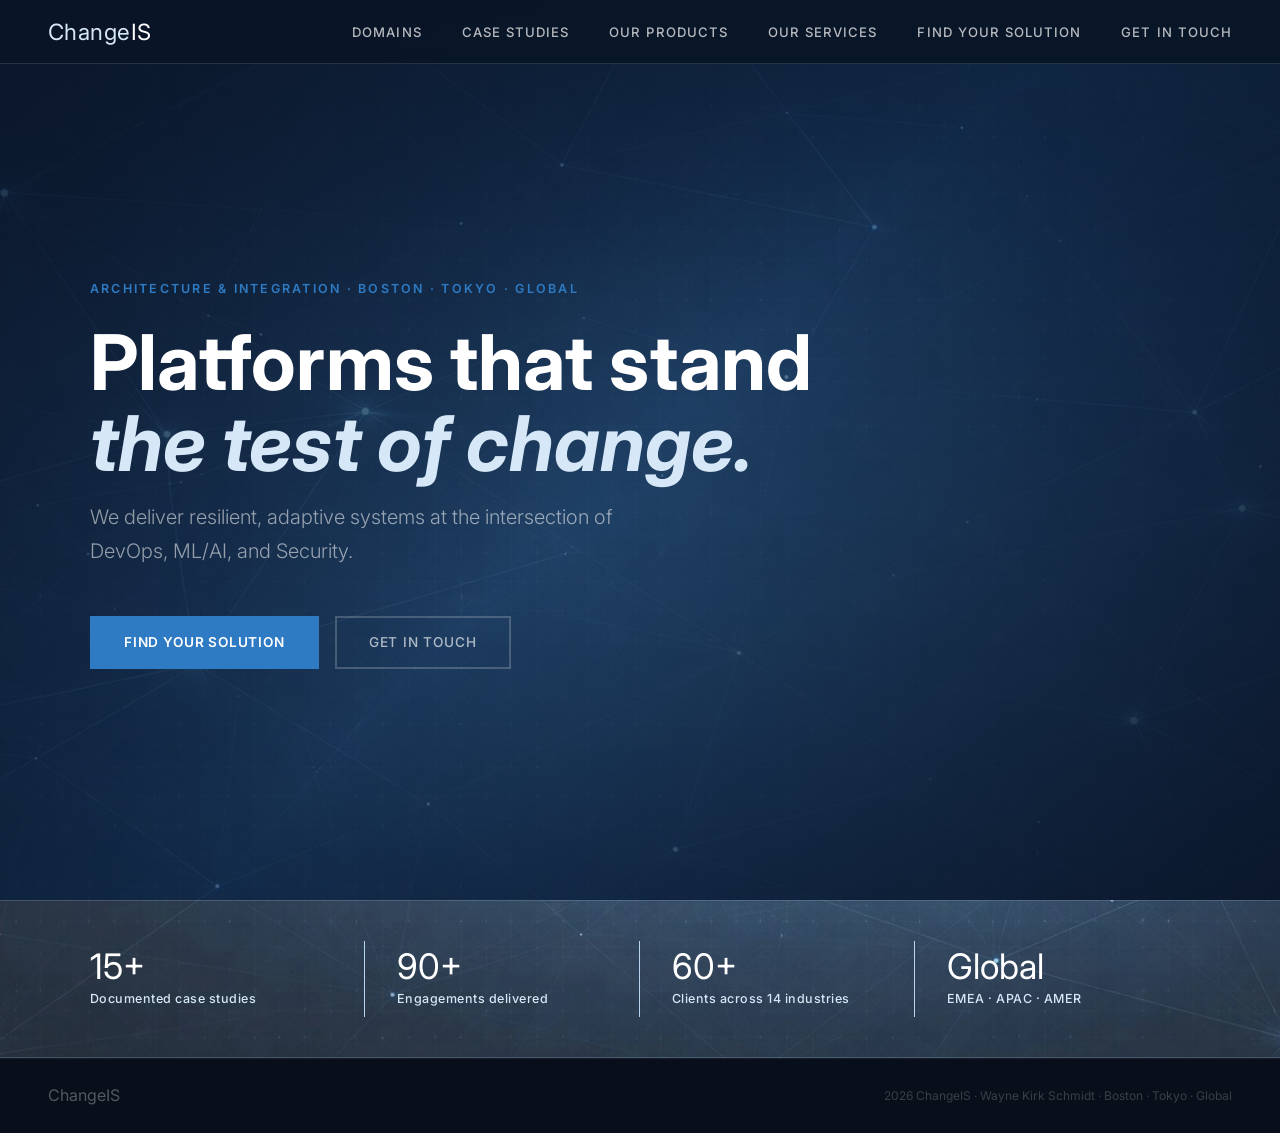
==== commit 84e5020d: "Add files via upload" ====
--- a/index.html
+++ b/index.html
@@ -34,11 +34,6 @@
       <p class="hero-sub">
         We deliver resilient, adaptive systems at the intersection of DevOps, ML/AI, and Security.
       </p>
-      <div class="hero-philosophy">
-        <p><strong>We build to stand the test of change.</strong><br>
-        We build to amplify you.<br>
-        We build to ensure you know how to build.</p>
-      </div>
       <div class="hero-actions">
         <a href="/explore.html" class="btn-primary">Find Your Solution</a>
         <a href="/engage.html" class="btn-ghost">Get in Touch</a>
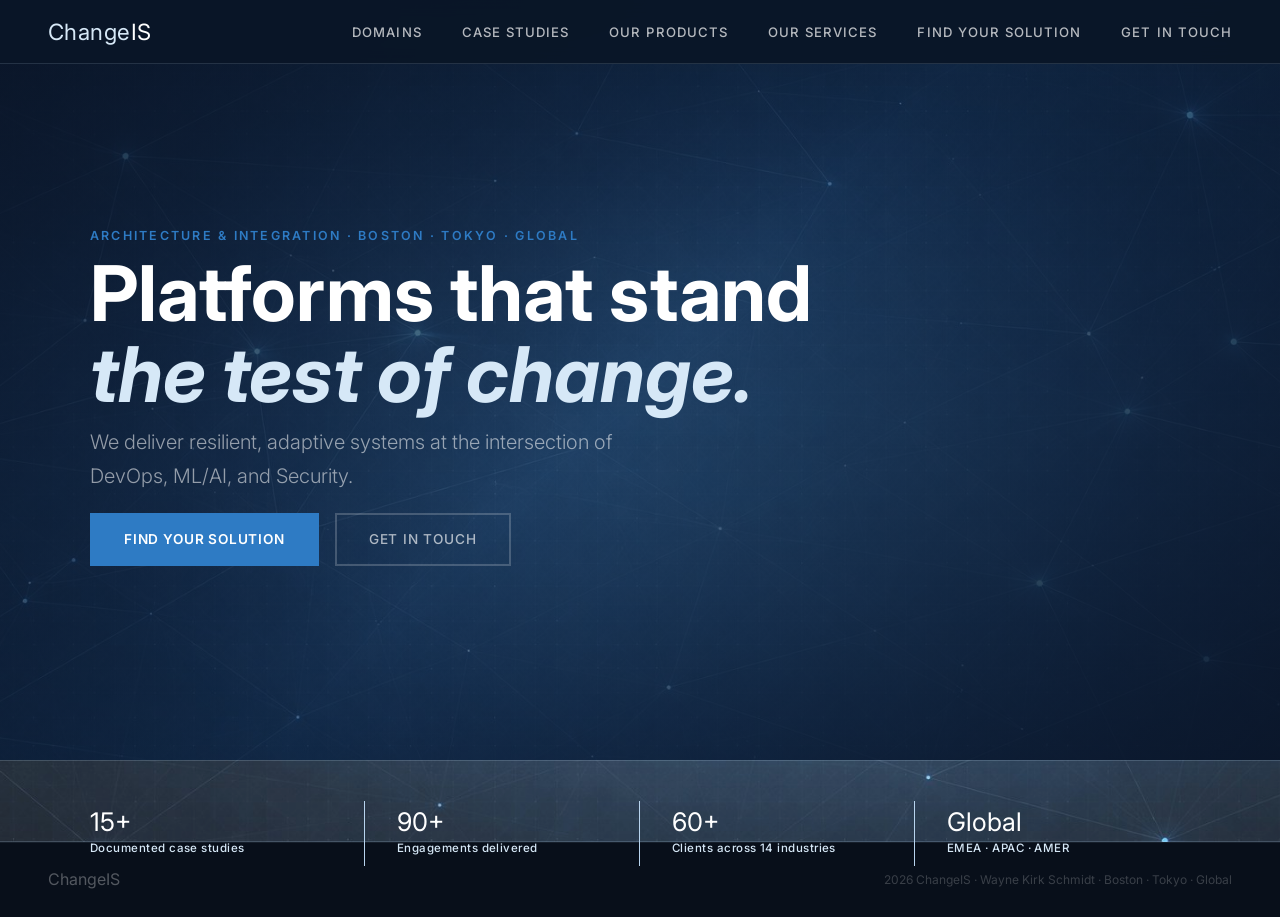
==== commit 102ad20d: "Add files via upload" ====
--- a/index.html
+++ b/index.html
@@ -9,6 +9,16 @@
   <link rel="preconnect" href="https://fonts.gstatic.com" crossorigin>
   <link href="https://fonts.googleapis.com/css2?family=Inter:wght@300;400;500;600;700;800&display=swap" rel="stylesheet">
   <link rel="stylesheet" href="./styles.css"/>
+  <style>
+    body { overflow: hidden; }
+    .hero { min-height: calc(100vh - 60px - 80px); display: flex; align-items: center; padding: 2rem 0 0; }
+    .metrics { height: 80px; }
+    .metric-value { font-size: 1.6rem; }
+    .metric-label { font-size: 0.72rem; }
+    .hero-eyebrow { margin-bottom: 0.5rem; }
+    .hero-title { margin-bottom: 0.6rem; }
+    .hero-sub { margin-bottom: 1.25rem; }
+  </style>
 </head>
 <body>
 
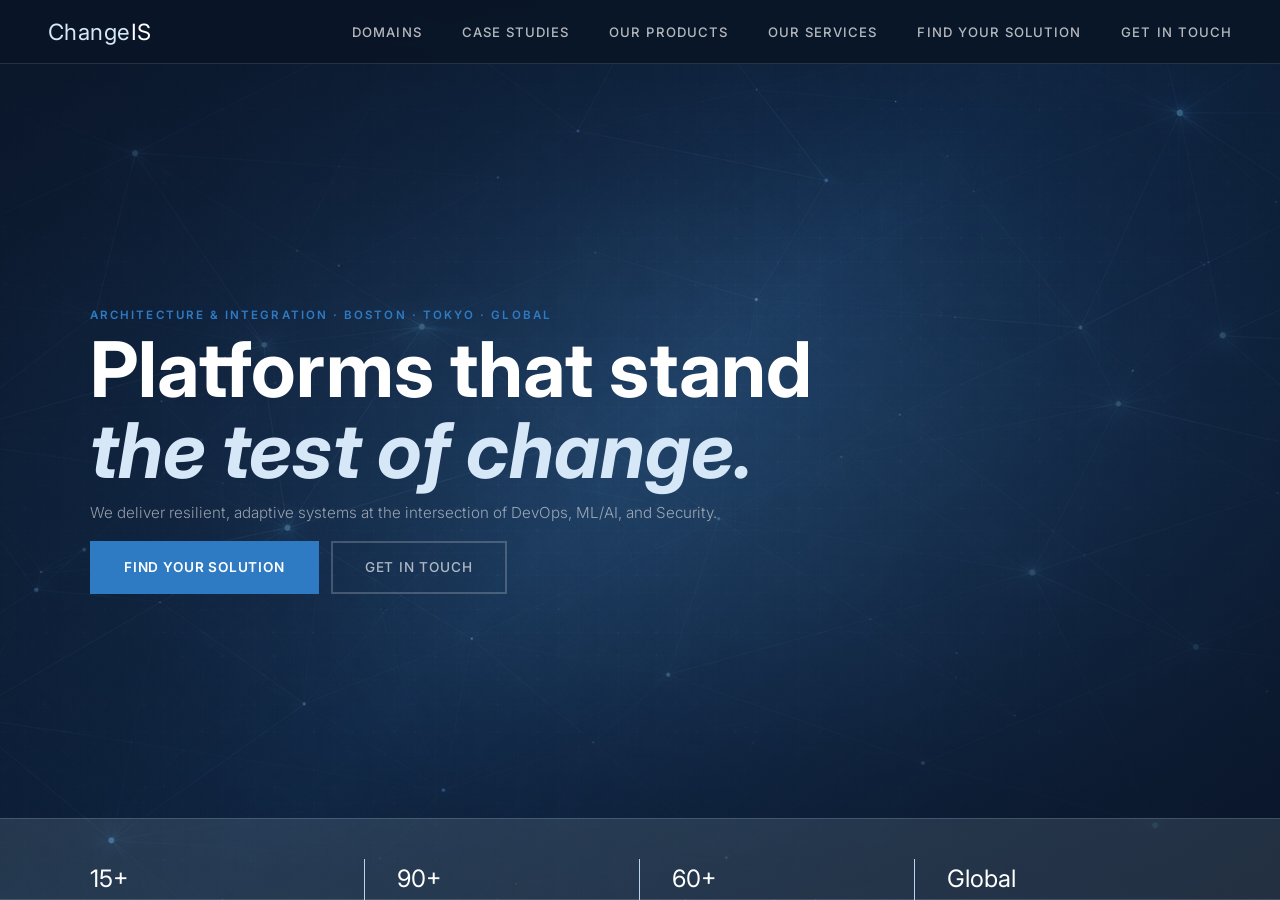
==== commit e36ee785: "Add files via upload" ====
--- a/index.html
+++ b/index.html
@@ -10,14 +10,29 @@
   <link href="https://fonts.googleapis.com/css2?family=Inter:wght@300;400;500;600;700;800&display=swap" rel="stylesheet">
   <link rel="stylesheet" href="./styles.css"/>
   <style>
-    body { overflow: hidden; }
-    .hero { min-height: calc(100vh - 60px - 80px); display: flex; align-items: center; padding: 2rem 0 0; }
-    .metrics { height: 80px; }
-    .metric-value { font-size: 1.6rem; }
-    .metric-label { font-size: 0.72rem; }
-    .hero-eyebrow { margin-bottom: 0.5rem; }
-    .hero-title { margin-bottom: 0.6rem; }
-    .hero-sub { margin-bottom: 1.25rem; }
+    html, body { height: 100%; overflow: hidden; }
+    .hero {
+      height: calc(100vh - 60px - 72px);
+      display: flex; align-items: center;
+      padding: 0;
+    }
+    .hero-inner { padding-top: 0; }
+    .hero-eyebrow { margin-bottom: 0.4rem; font-size: 0.72rem; }
+    .hero-title { margin-bottom: 0.5rem; }
+    .hero-sub {
+      margin-bottom: 1rem;
+      white-space: nowrap;
+      font-size: 0.95rem;
+    }
+    .hero-actions { gap: 0.75rem; }
+    .metrics {
+      height: 72px;
+      position: fixed;
+      bottom: 0; left: 0; right: 0;
+    }
+    .metric-value { font-size: 1.5rem; }
+    .metric-label { font-size: 0.68rem; }
+    footer { display: none; }
   </style>
 </head>
 <body>
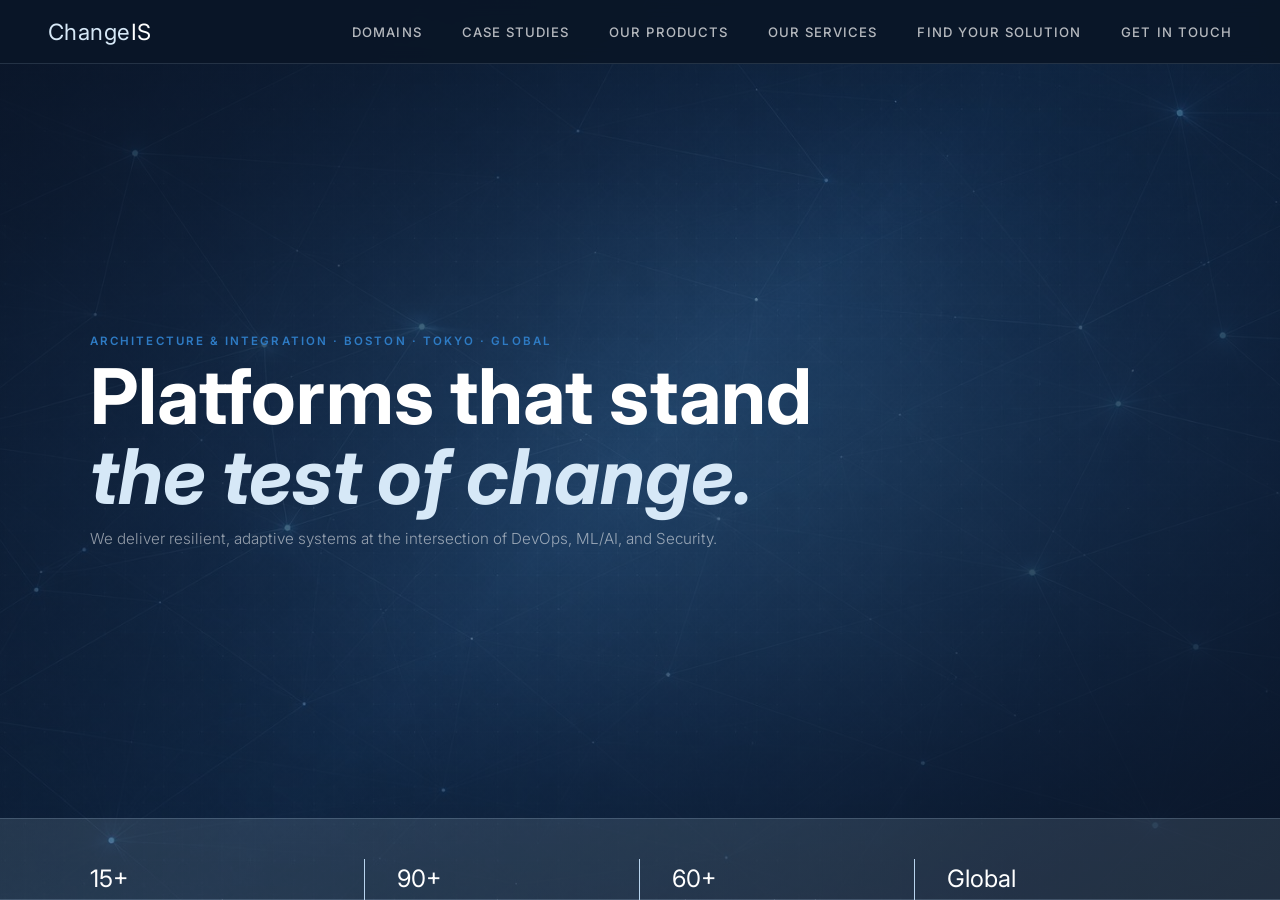
==== commit 5d405a6d: "Update index.html" ====
--- a/index.html
+++ b/index.html
@@ -59,13 +59,8 @@
       <p class="hero-sub">
         We deliver resilient, adaptive systems at the intersection of DevOps, ML/AI, and Security.
       </p>
-      <div class="hero-actions">
-        <a href="/explore.html" class="btn-primary">Find Your Solution</a>
-        <a href="/engage.html" class="btn-ghost">Get in Touch</a>
-      </div>
     </div>
   </section>
-
   <div class="metrics">
     <div class="metrics-inner">
       <div class="metric">
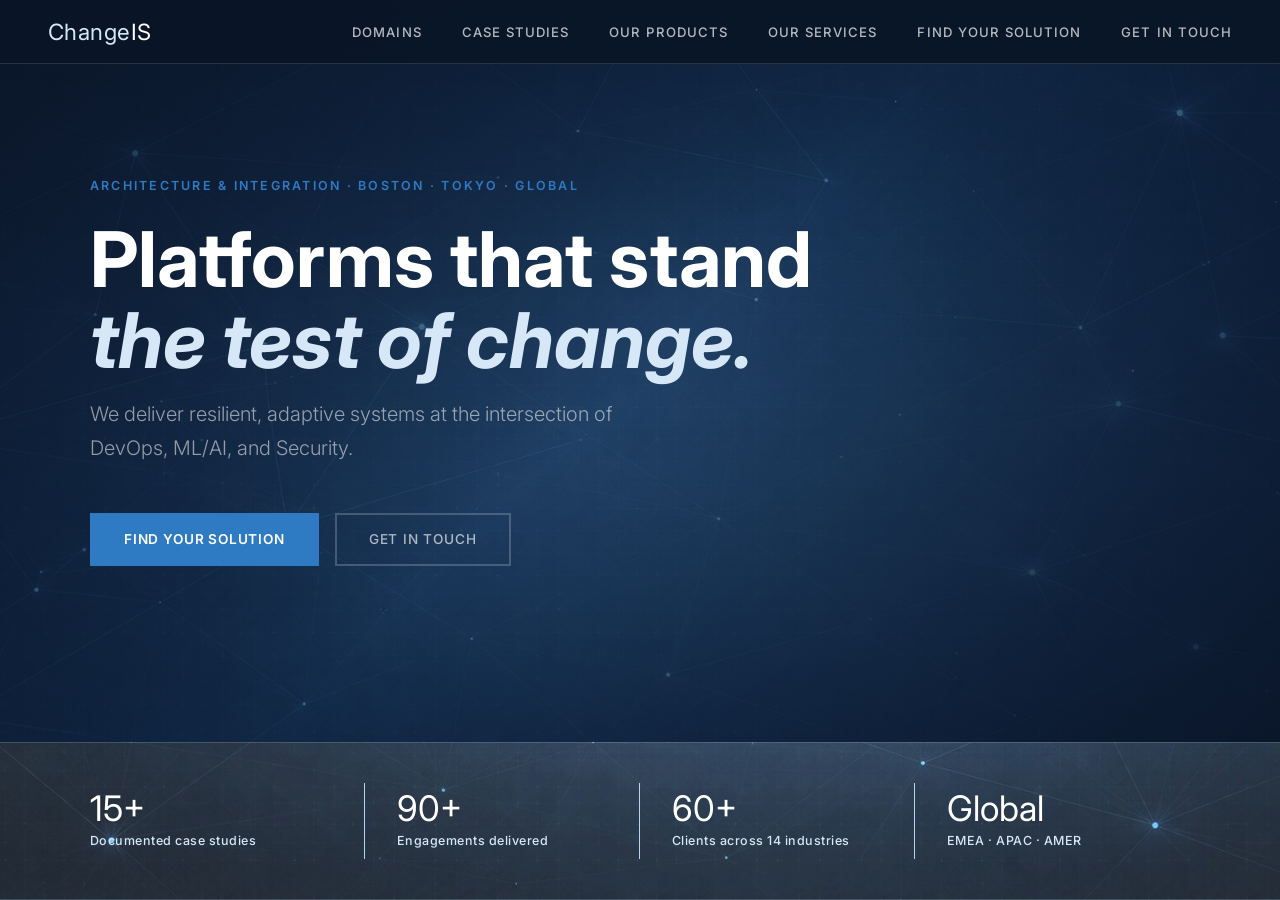
==== commit 7681ea3b: "Add files via upload" ====
--- a/index.html
+++ b/index.html
@@ -4,38 +4,32 @@
   <meta charset="UTF-8">
   <meta name="viewport" content="width=device-width, initial-scale=1.0">
   <title>ChangeIS — Architecture &amp; Integration</title>
-  <meta name="description" content="ChangeIS delivers resilient platforms at the intersection of DevOps, ML/AI, and Security. Founder: Wayne Kirk Schmidt, Principal Architect and Integrator.">
+  <meta name="description" content="ChangeIS delivers resilient platforms at the intersection of DevOps, ML/AI, and Security.">
   <link rel="preconnect" href="https://fonts.googleapis.com">
   <link rel="preconnect" href="https://fonts.gstatic.com" crossorigin>
   <link href="https://fonts.googleapis.com/css2?family=Inter:wght@300;400;500;600;700;800&display=swap" rel="stylesheet">
   <link rel="stylesheet" href="./styles.css"/>
   <style>
-    html, body { height: 100%; overflow: hidden; }
+    html, body { height: 100%; margin: 0; overflow: hidden; }
+    .page-wrap {
+      height: 100vh;
+      display: flex;
+      flex-direction: column;
+    }
     .hero {
-      height: calc(100vh - 60px - 72px);
-      display: flex; align-items: center;
+      flex: 1;
+      display: flex;
+      align-items: center;
       padding: 0;
+      min-height: 0;
     }
-    .hero-inner { padding-top: 0; }
-    .hero-eyebrow { margin-bottom: 0.4rem; font-size: 0.72rem; }
-    .hero-title { margin-bottom: 0.5rem; }
-    .hero-sub {
-      margin-bottom: 1rem;
-      white-space: nowrap;
-      font-size: 0.95rem;
+    .metrics {
+      flex-shrink: 0;
     }
-    .hero-actions { gap: 0.75rem; }
-    .metrics {
-      height: 72px;
-      position: fixed;
-      bottom: 0; left: 0; right: 0;
-    }
-    .metric-value { font-size: 1.5rem; }
-    .metric-label { font-size: 0.68rem; }
-    footer { display: none; }
   </style>
 </head>
 <body>
+<div class="page-wrap">
 
   <nav>
     <a class="nav-logo" href="/index.html"><span>Change</span>IS</a>
@@ -56,11 +50,14 @@
         Platforms that stand<br>
         <em>the test of change.</em>
       </h1>
-      <p class="hero-sub">
-        We deliver resilient, adaptive systems at the intersection of DevOps, ML/AI, and Security.
-      </p>
+      <p class="hero-sub">We deliver resilient, adaptive systems at the intersection of DevOps, ML/AI, and Security.</p>
+      <div class="hero-actions">
+        <a href="/explore.html" class="btn-primary">Find Your Solution</a>
+        <a href="/engage.html" class="btn-ghost">Get in Touch</a>
+      </div>
     </div>
   </section>
+
   <div class="metrics">
     <div class="metrics-inner">
       <div class="metric">
@@ -82,10 +79,6 @@
     </div>
   </div>
 
-  <footer>
-    <span class="footer-logo">ChangeIS</span>
-    <span class="footer-copy">2026 ChangeIS · Wayne Kirk Schmidt · Boston · Tokyo · Global</span>
-  </footer>
-
+</div>
 </body>
 </html>
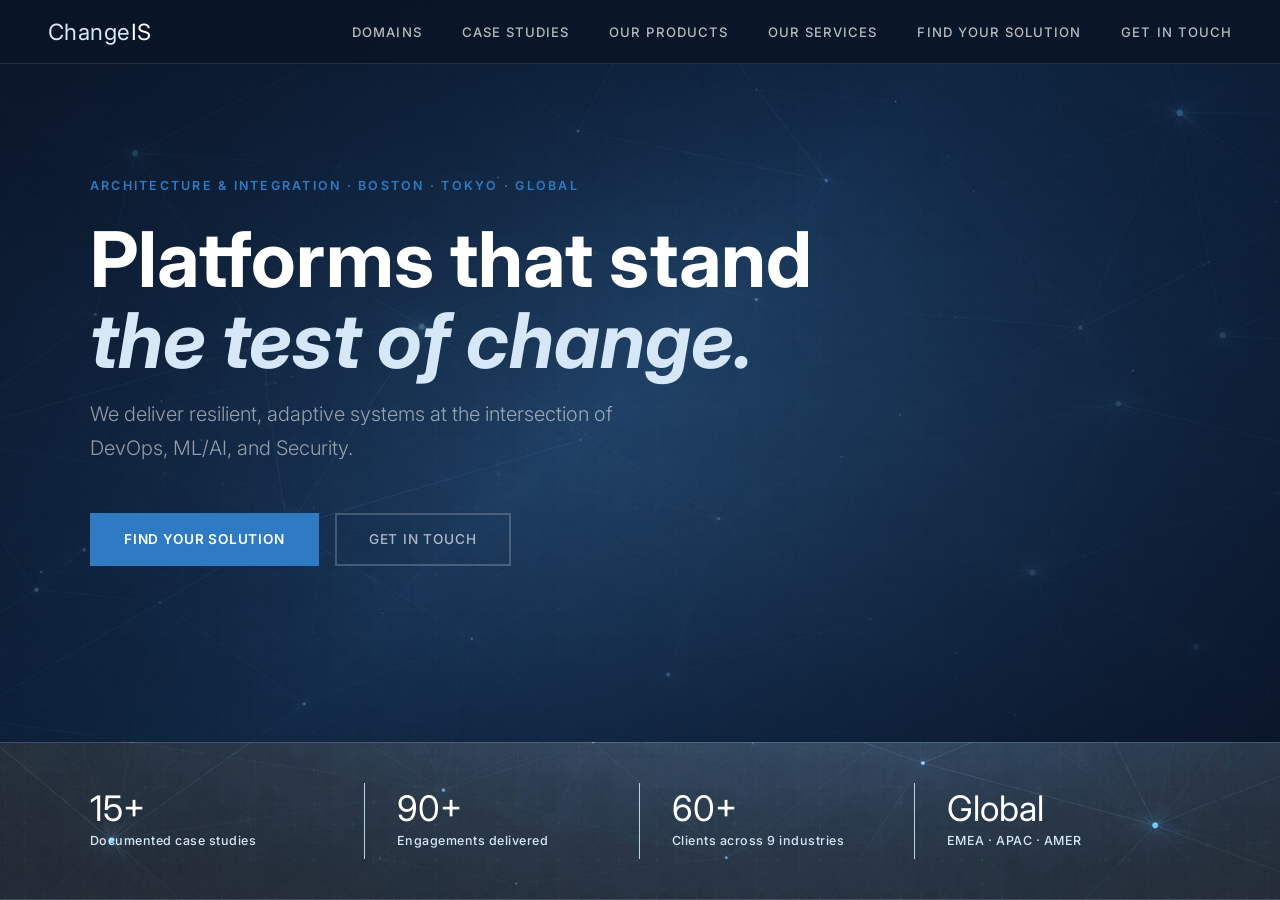
==== commit d10be101: "Update client industries count in index.html" ====
--- a/index.html
+++ b/index.html
@@ -70,7 +70,7 @@
       </div>
       <div class="metric">
         <div class="metric-value">60+</div>
-        <div class="metric-label">Clients across 14 industries</div>
+        <div class="metric-label">Clients across 9 industries</div>
       </div>
       <div class="metric">
         <div class="metric-value">Global</div>
